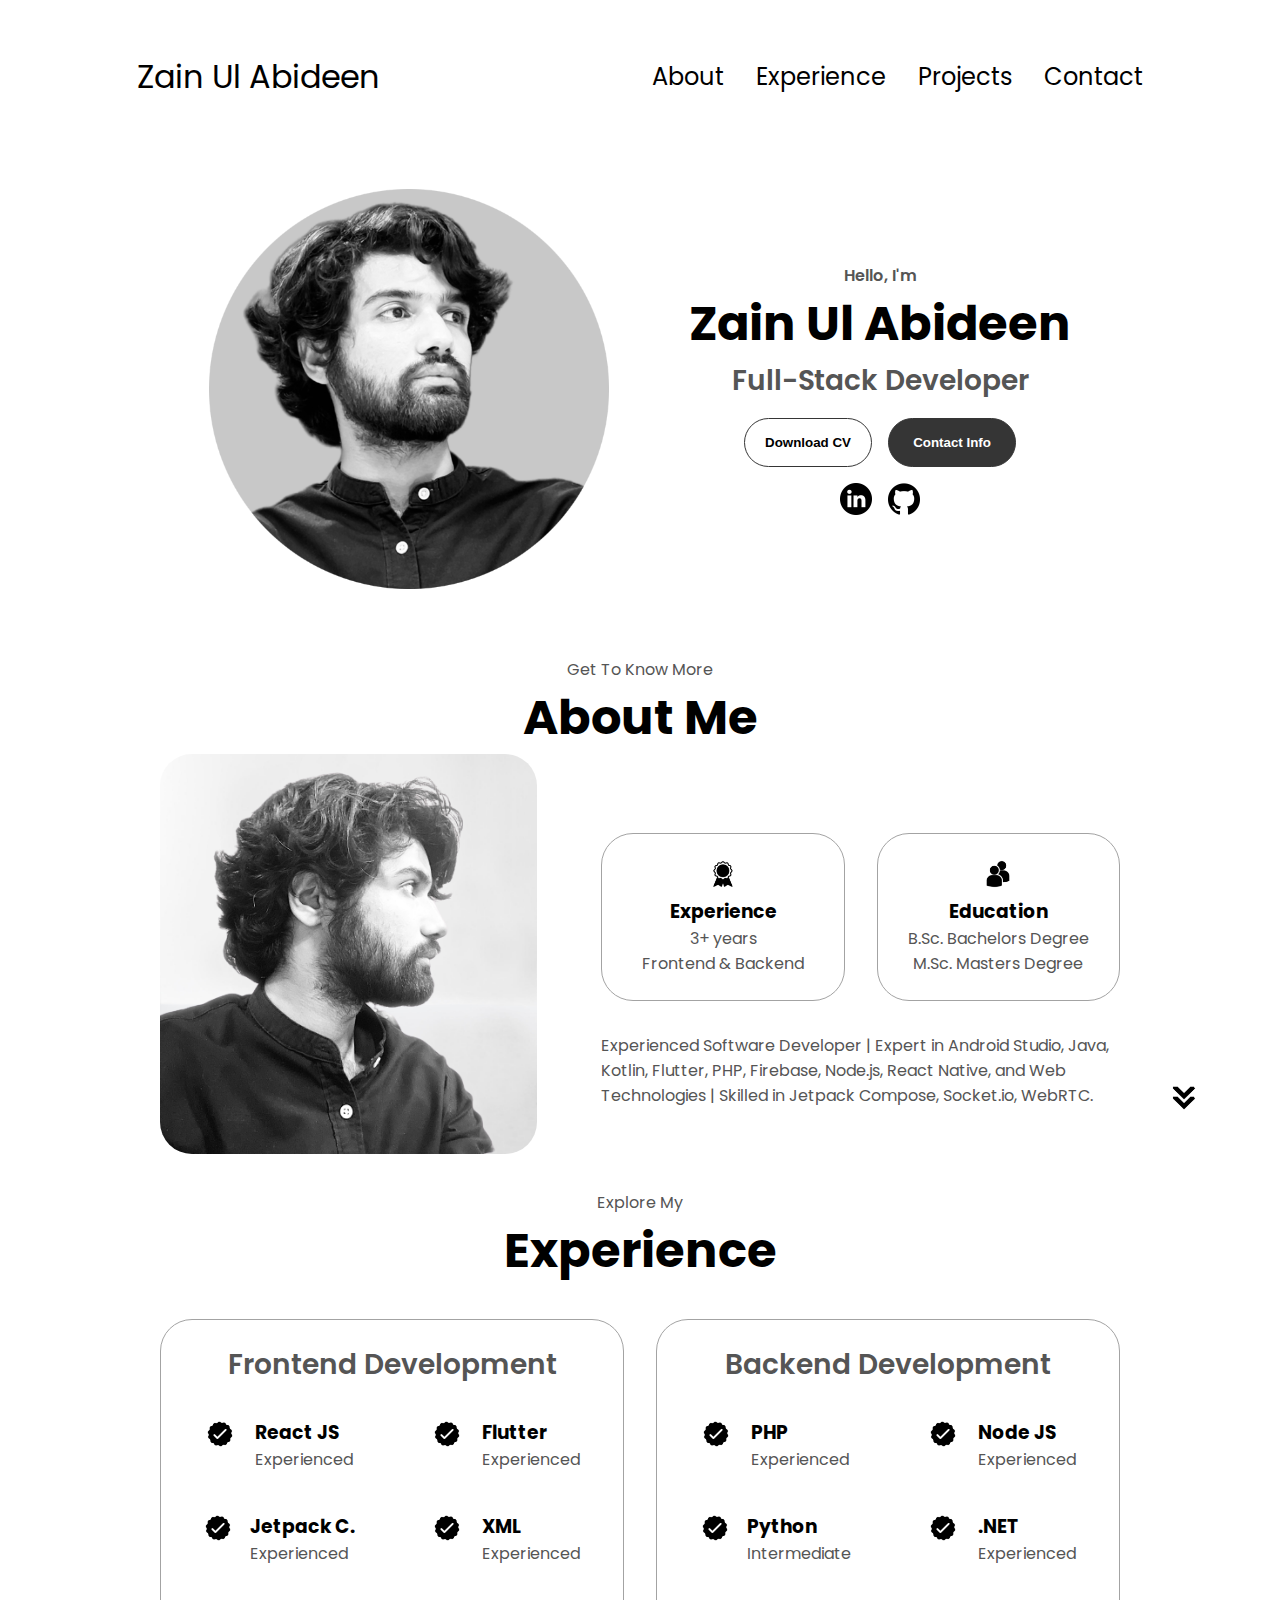
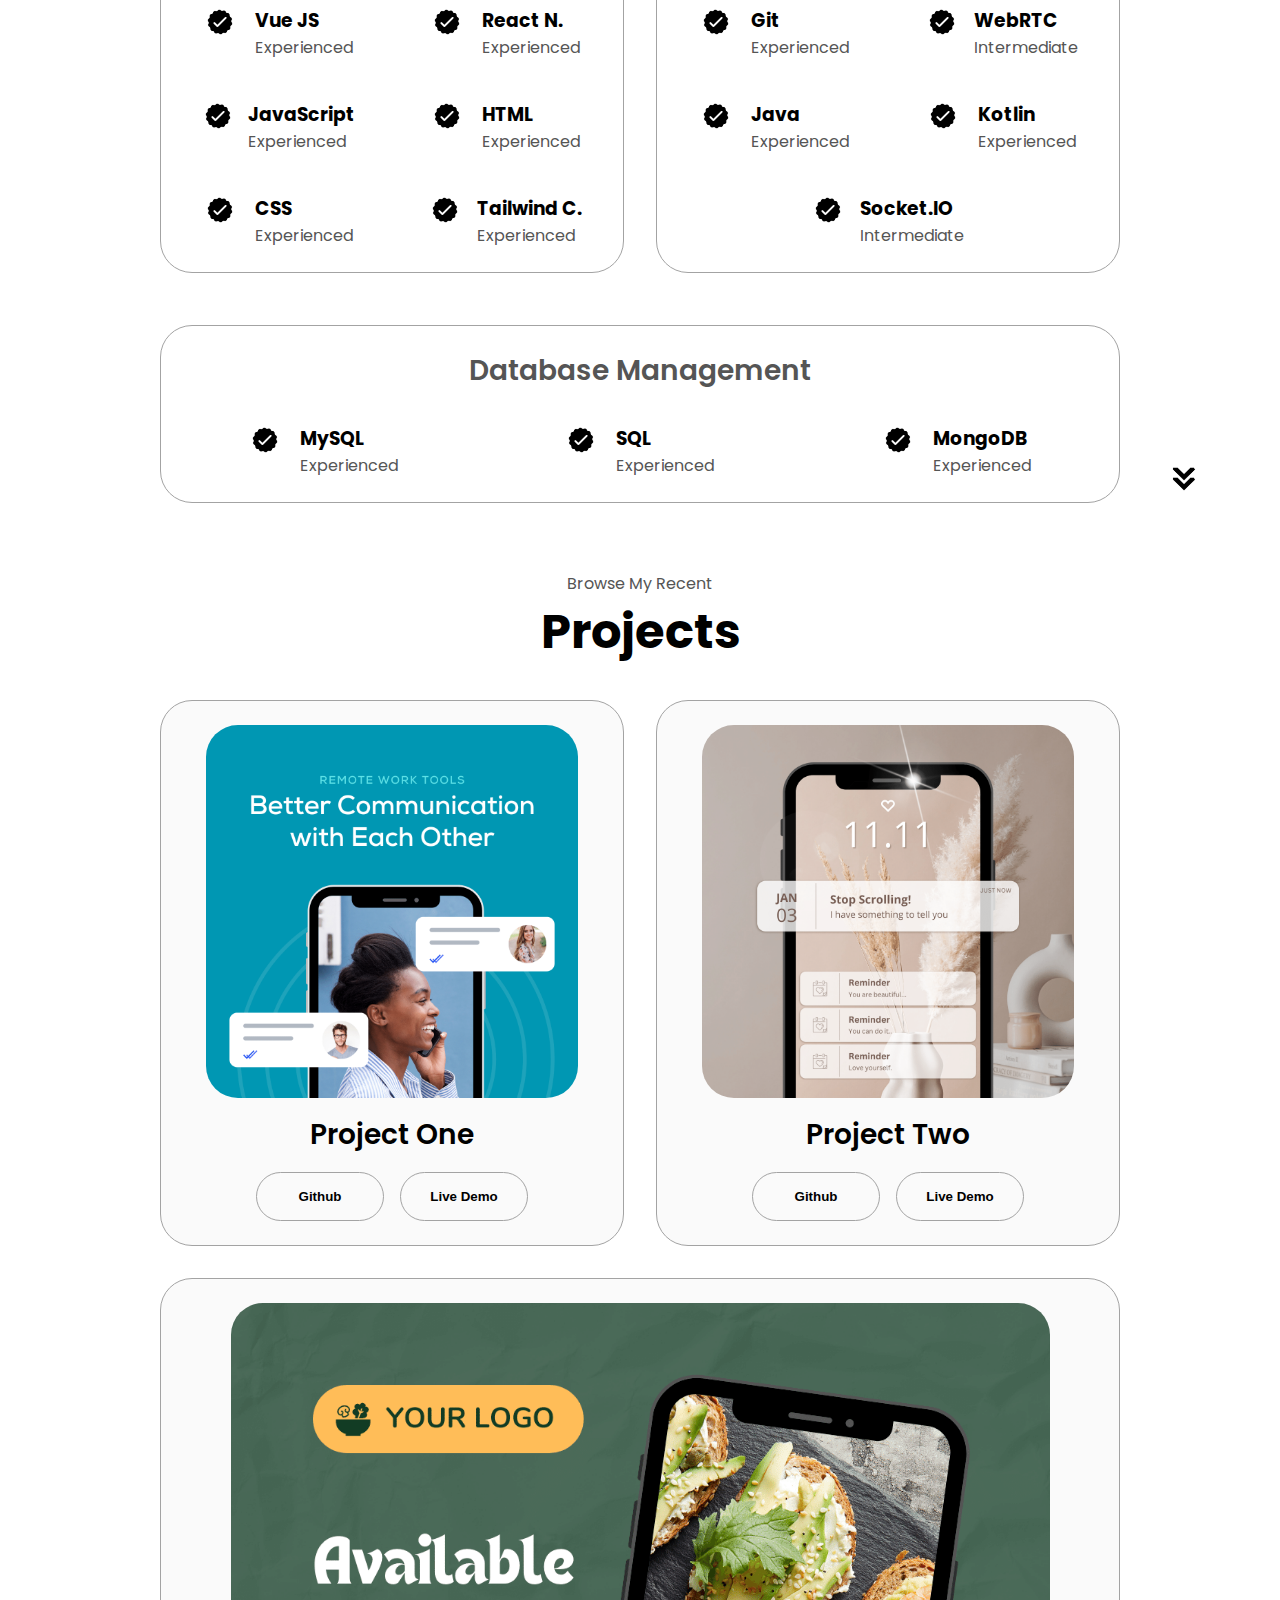
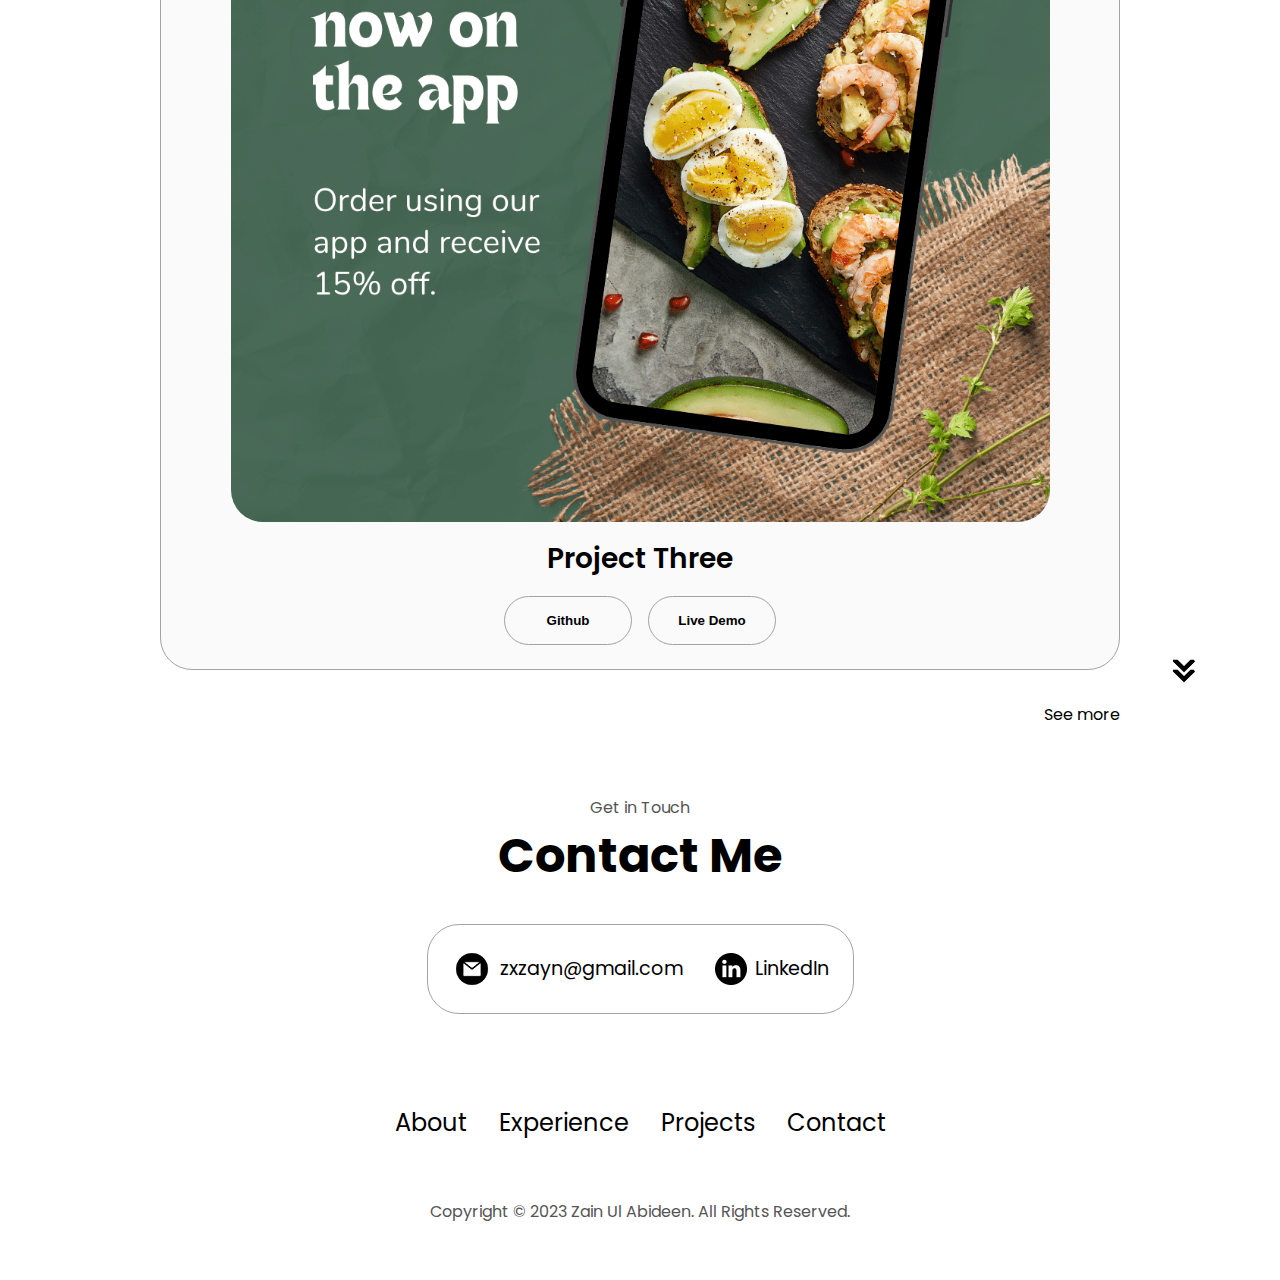
==== index.html @ e676ee7a "first commit" ====
<!DOCTYPE html>
<html lang="en">
  <head>
    <meta charset="UTF-8" />
    <meta http-equiv="X-UA-Compatible" content="IE=edge" />
    <meta name="viewport" content="width=device-width, initial-scale=1.0" />
    <title>Zain's Portfolio</title>
    <link rel="stylesheet" href="style.css" />
    <link rel="stylesheet" href="mediaqueries.css" />
  </head>
  <body>
    <nav id="desktop-nav">
      <div class="logo">Zain Ul Abideen</div>
      <div>
        <ul class="nav-links">
          <li><a href="#about">About</a></li>
          <li><a href="#experience">Experience</a></li>
          <li><a href="#projects">Projects</a></li>
          <li><a href="#contact">Contact</a></li>
        </ul>
      </div>
    </nav>
    <nav id="hamburger-nav">
      <div class="logo">Zain Ul Abideen</div>
      <div class="hamburger-menu">
        <div class="hamburger-icon" onclick="toggleMenu()">
          <span></span>
          <span></span>
          <span></span>
        </div>
        <div class="menu-links">
          <li><a href="#about" onclick="toggleMenu()">About</a></li>
          <li><a href="#experience" onclick="toggleMenu()">Experience</a></li>
          <li><a href="#projects" onclick="toggleMenu()">Projects</a></li>
          <li><a href="#contact" onclick="toggleMenu()">Contact</a></li>
        </div>
      </div>
    </nav>
    <section class="section" id="profile">
      <div class="section__pic-container">
        <img src="./assets/profile-pic.png" alt="Zain Ul Abideen profile picture" />
      </div>
      <div class="section__text">
        <p class="section__text__p1">Hello, I'm</p>
        <h1 class="title">Zain Ul Abideen</h1>
        <p class="section__text__p2">Full-Stack Developer</p>
        <div class="btn-container">
          <button
            class="btn btn-color-2"
            onclick="window.open('./assets/resume-example.pdf')"
          >
            Download CV
          </button>
          <button class="btn btn-color-1" onclick="location.href='./#contact'">
            Contact Info
          </button>
        </div>
        <div id="socials-container">
          <img
            src="./assets/linkedin.png"
            alt="My LinkedIn profile"
            class="icon"
            onclick="location.href='https://www.linkedin.com/in/zaynal/'"
          />
          <img
            src="./assets/github.png"
            alt="My Github profile"
            class="icon"
            onclick="location.href='https://github.com/zenara1n'"
          />
        </div>
      </div>
    </section>
    <section class="section" id="about">
      <p class="section__text__p1">Get To Know More</p>
      <h1 class="title">About Me</h1>
      <div class="section-container">
        <div class="section__pic-container">
          <img
            src="./assets/about-pic.png"
            alt="Profile picture"
            class="about-pic"
          />
        </div>
        <div class="about-details-container">
          <div class="about-containers">
            <div class="details-container">
              <img
                src="./assets/experience.png"
                alt="Experience icon"
                class="icon"
              />
              <h3>Experience</h3>
              <p>3+ years <br />Frontend & Backend</p>
            </div>
            <div class="details-container">
              <img
                src="./assets/education.png"
                alt="Education icon"
                class="icon"
              />
              <h3>Education</h3>
              <p>B.Sc. Bachelors Degree<br />M.Sc. Masters Degree</p>
            </div>
          </div>
          <div class="text-container">
            <p>
              Experienced Software Developer | Expert in Android Studio, Java, Kotlin, Flutter, PHP, Firebase, Node.js, React Native, and Web Technologies | Skilled in Jetpack Compose, Socket.io, WebRTC.
            </p>
          </div>
        </div>
      </div>
      <img
        src="./assets/arrow.png"
        alt="Arrow icon"
        class="icon arrow"
        onclick="location.href='./#experience'"
      />
    </section>
    <section class="section" id="experience">
      <p class="section__text__p1">Explore My</p>
      <h1 class="title">Experience</h1>
      <div class="experience-details-container">
        <div class="about-containers">
          <div class="details-container">
            <h2 class="experience-sub-title">Frontend Development</h2>
            <div class="article-container">
              <article>
                <img
                  src="./assets/checkmark.png"
                  alt="Experience icon"
                  class="icon"
                />
                <div>
                  <h3>React JS</h3>
                  <p>Experienced</p>
                </div>
              </article>
              <article>
                <img
                  src="./assets/checkmark.png"
                  alt="Experience icon"
                  class="icon"
                />
                <div>
                  <h3>Flutter</h3>
                  <p>Experienced</p>
                </div>
              </article>
              <article>
                <img
                  src="./assets/checkmark.png"
                  alt="Experience icon"
                  class="icon"
                />
                <div>
                  <h3>Jetpack C.</h3>
                  <p>Experienced</p>
                </div>
              </article>
              <article>
                <img
                  src="./assets/checkmark.png"
                  alt="Experience icon"
                  class="icon"
                />
                <div>
                  <h3>XML</h3>
                  <p>Experienced</p>
                </div>
              </article>
              <article>
                <img
                  src="./assets/checkmark.png"
                  alt="Experience icon"
                  class="icon"
                />
                <div>
                  <h3>Vue JS</h3>
                  <p>Experienced</p>
                </div>
              </article>
              <article>
                <img
                  src="./assets/checkmark.png"
                  alt="Experience icon"
                  class="icon"
                />
                <div>
                  <h3>React N.</h3>
                  <p>Experienced</p>
                </div>
              </article>
              <article>
                <img
                  src="./assets/checkmark.png"
                  alt="Experience icon"
                  class="icon"
                />
                <div>
                  <h3>JavaScript</h3>
                  <p>Experienced</p>
                </div>
              </article>
              <article>
                <img
                  src="./assets/checkmark.png"
                  alt="Experience icon"
                  class="icon"
                />
                <div>
                  <h3>HTML</h3>
                  <p>Experienced</p>
                </div>
              </article>
              <article>
                <img
                  src="./assets/checkmark.png"
                  alt="Experience icon"
                  class="icon"
                />
                <div>
                  <h3>CSS</h3>
                  <p>Experienced</p>
                </div>
              </article>
              <article>
                <img
                  src="./assets/checkmark.png"
                  alt="Experience icon"
                  class="icon"
                />
                <div>
                  <h3>Tailwind C.</h3>
                  <p>Experienced</p>
                </div>
              </article>
            </div>
          </div>
          <div class="details-container">
            <h2 class="experience-sub-title">Backend Development</h2>
            <div class="article-container">
              <article>
                <img
                  src="./assets/checkmark.png"
                  alt="Experience icon"
                  class="icon"
                />
                <div>
                  <h3>PHP</h3>
                  <p>Experienced</p>
                </div>
              </article>
              <article>
                <img
                  src="./assets/checkmark.png"
                  alt="Experience icon"
                  class="icon"
                />
                <div>
                  <h3>Node JS</h3>
                  <p>Experienced</p>
                </div>
              </article>
              <article>
                <img
                  src="./assets/checkmark.png"
                  alt="Experience icon"
                  class="icon"
                />
                <div>
                  <h3>Python</h3>
                  <p>Intermediate</p>
                </div>
              </article>
              <article>
                <img
                  src="./assets/checkmark.png"
                  alt="Experience icon"
                  class="icon"
                />
                <div>
                  <h3>.NET</h3>
                  <p>Experienced</p>
                </div>
              </article>
              <article>
                <img
                  src="./assets/checkmark.png"
                  alt="Experience icon"
                  class="icon"
                />
                <div>
                  <h3>Git</h3>
                  <p>Experienced</p>
                </div>
              </article>
              <article>
                <img
                  src="./assets/checkmark.png"
                  alt="Experience icon"
                  class="icon"
                />
                <div>
                  <h3>WebRTC</h3>
                  <p>Intermediate</p>
                </div>
              </article>
              <article>
                <img
                  src="./assets/checkmark.png"
                  alt="Experience icon"
                  class="icon"
                />
                <div>
                  <h3>Java</h3>
                  <p>Experienced</p>
                </div>
              </article>
              <article>
                <img
                  src="./assets/checkmark.png"
                  alt="Experience icon"
                  class="icon"
                />
                <div>
                  <h3>Kotlin</h3>
                  <p>Experienced</p>
                </div>
              </article>
              <article>
                <img
                  src="./assets/checkmark.png"
                  alt="Experience icon"
                  class="icon"
                />
                <div>
                  <h3>Socket.IO</h3>
                  <p>Intermediate</p>
                </div>
              </article>
            </div>
          </div>
        </div>
      </div>
      <!-- <img
        src="./assets/arrow.png"
        alt="Arrow icon"
        class="icon arrow"
        onclick="location.href='./#projects'"
      /> -->
    </section>
    <section class="section" id="experience-2">
      <div class="experience-details-container-2">
        <div class="about-containers">
          <div class="details-container">
            <h2 class="experience-sub-title">Database Management</h2>
            <div class="article-container">
              <article>
                <img
                  src="./assets/checkmark.png"
                  alt="Experience icon"
                  class="icon"
                />
                <div>
                  <h3>MySQL</h3>
                  <p>Experienced</p>
                </div>
              </article>
              <article>
                <img
                  src="./assets/checkmark.png"
                  alt="Experience icon"
                  class="icon"
                />
                <div>
                  <h3>SQL</h3>
                  <p>Experienced</p>
                </div>
              </article>
              <article>
                <img
                  src="./assets/checkmark.png"
                  alt="Experience icon"
                  class="icon"
                />
                <div>
                  <h3>MongoDB</h3>
                  <p>Experienced</p>
                </div>
              </article>
            </div>
          </div>
        </div>
      </div>
      <img
        src="./assets/arrow.png"
        alt="Arrow icon"
        class="icon arrow"
        onclick="location.href='./#projects'"
      />
    </section>
    <section class="section" id="projects">
      <p class="section__text__p1">Browse My Recent</p>
      <h1 class="title">Projects</h1>
      <div class="experience-details-container">
        <div class="about-containers">
          <div class="details-container color-container">
            <div class="article-container">
              <img
                src="./assets/project-1.png"
                alt="Project 1"
                class="project-img"
              />
            </div>
            <h2 class="experience-sub-title project-title">Project One</h2>
            <div class="btn-container">
              <button
                class="btn btn-color-2 project-btn"
                onclick="location.href='https://github.com/'"
              >
                Github
              </button>
              <button
                class="btn btn-color-2 project-btn"
                onclick="location.href='https://github.com/'"
              >
                Live Demo
              </button>
            </div>
          </div>
          <div class="details-container color-container">
            <div class="article-container">
              <img
                src="./assets/project-2.png"
                alt="Project 2"
                class="project-img"
              />
            </div>
            <h2 class="experience-sub-title project-title">Project Two</h2>
            <div class="btn-container">
              <button
                class="btn btn-color-2 project-btn"
                onclick="location.href='https://github.com/'"
              >
                Github
              </button>
              <button
                class="btn btn-color-2 project-btn"
                onclick="location.href='https://github.com/'"
              >
                Live Demo
              </button>
            </div>
          </div>
          <div class="details-container color-container">
            <div class="article-container">
              <img
                src="./assets/project-3.png"
                alt="Project 3"
                class="project-img"
              />
            </div>
            <h2 class="experience-sub-title project-title">Project Three</h2>
            <div class="btn-container">
              <button
                class="btn btn-color-2 project-btn"
                onclick="location.href='https://github.com/'"
              >
                Github
              </button>
              <button
                class="btn btn-color-2 project-btn"
                onclick="location.href='https://github.com/'"
              >
                Live Demo
              </button>
            </div>
          </div>
        </div>
        <a href="projects.html" class="see-more-link">See more</a>

      </div>
      <img
        src="./assets/arrow.png"
        alt="Arrow icon"
        class="icon arrow"
        onclick="location.href='./#contact'"
      />
    </section>
    <section class="section" id="contact">
      <p class="section__text__p1">Get in Touch</p>
      <h1 class="title">Contact Me</h1>
      <div class="contact-info-upper-container">
        <div class="contact-info-container">
          <img
            src="./assets/email.png"
            alt="Email icon"
            class="icon contact-icon email-icon"
          />
          <p><a href="mailto:examplemail@gmail.com">zxzayn@gmail.com</a></p>
        </div>
        <div class="contact-info-container">
          <img
            src="./assets/linkedin.png"
            alt="LinkedIn icon"
            class="icon contact-icon"
          />
          <p><a href="https://www.linkedin.com/in/zaynal/">LinkedIn</a></p>
        </div>
      </div>
    </section>
    <footer>
      <nav>
        <div class="nav-links-container">
          <ul class="nav-links">
            <li><a href="#about">About</a></li>
            <li><a href="#experience">Experience</a></li>
            <li><a href="#projects">Projects</a></li>
            <li><a href="#contact">Contact</a></li>
          </ul>
        </div>
      </nav>
      <p>Copyright &#169; 2023 Zain Ul Abideen. All Rights Reserved.</p>
    </footer>
    <script src="script.js"></script>
  </body>
</html>
---- style.css ----
/* GENERAL */

@import url("https://fonts.googleapis.com/css2?family=Poppins:wght@300;400;500;600&display=swap");

* {
  margin: 0;
  padding: 0;
}

body {
  font-family: "Poppins", sans-serif;
}

html {
  scroll-behavior: smooth;
}

p {
  color: rgb(85, 85, 85);
}

/* TRANSITION */

a,
.btn {
  transition: all 300ms ease;
}

/* DESKTOP NAV */

nav,
.nav-links {
  display: flex;
}

nav {
  justify-content: space-around;
  align-items: center;
  height: 17vh;
}

.nav-links {
  gap: 2rem;
  list-style: none;
  font-size: 1.5rem;
}

a {
  color: black;
  text-decoration: none;
  text-decoration-color: white;
}

a:hover {
  color: grey;
  text-decoration: underline;
  text-underline-offset: 1rem;
  text-decoration-color: rgb(181, 181, 181);
}

.logo {
  font-size: 2rem;
}

.logo:hover {
  cursor: default;
}

/* HAMBURGER MENU */

#hamburger-nav {
  display: none;
}

.hamburger-menu {
  position: relative;
  display: inline-block;
}

.hamburger-icon {
  display: flex;
  flex-direction: column;
  justify-content: space-between;
  height: 24px;
  width: 30px;
  cursor: pointer;
}

.hamburger-icon span {
  width: 100%;
  height: 2px;
  background-color: black;
  transition: all 0.3 ease-in-out;
}

.menu-links {
  position: absolute;
  top: 100%;
  right: 0;
  background-color: white;
  width: fit-content;
  max-height: 0;
  overflow: hidden;
  transition: all 0.3 ease-in-out;
}

.menu-links a {
  display: block;
  padding: 10px;
  text-align: center;
  font-size: 1.5rem;
  color: black;
  text-decoration: none;
  transition: all 0.3 ease-in-out;
}

.menu-links li {
  list-style: none;
}

.menu-links.open {
  max-height: 300px;
}

.hamburger-icon.open span:first-child {
  transform: rotate(45deg) translate(10px, 5px);
}

.hamburger-icon.open span:nth-child(2) {
  opacity: 0;
}

.hamburger-icon.open span:last-child {
  transform: rotate(-45deg) translate(10px, -5px);
}

.hamburger-icon span:first-child {
  transform: none;
}

.hamburger-icon span:first-child {
  opacity: 1;
}

.hamburger-icon span:first-child {
  transform: none;
}

/* SECTIONS */

.section {
  padding-top: 4vh;
  /* height: 96vh; */
  margin: 0 10rem;
  box-sizing: border-box;
  min-height: fit-content;
}

.section-project {
  /* padding-top: 4vh; */
  /* height: 96vh; */
  margin-top: -2rem !important;
  margin: 0 10rem;
  box-sizing: border-box;
  min-height: fit-content;
}

.section-container {
  display: flex;
}

/* PROFILE SECTION */

#profile {
  display: flex;
  justify-content: center;
  gap: 5rem;
  /* height: 80vh; */
  margin-bottom: 2rem;
}

.section__pic-container {
  display: flex;
  height: 400px;
  width: 400px;
  margin: auto 0;
}

.section__text {
  align-self: center;
  text-align: center;
}

.section__text p {
  font-weight: 600;
}

.section__text__p1 {
  text-align: center;
}

.section__text__p2 {
  font-size: 1.75rem;
  margin-bottom: 1rem;
}

.title {
  font-size: 3rem;
  text-align: center;
}

#socials-container {
  display: flex;
  justify-content: center;
  margin-top: 1rem;
  gap: 1rem;
}

/* ICONS */

.icon {
  cursor: pointer;
  height: 2rem;
}

/* BUTTONS */

.btn-container {
  display: flex;
  justify-content: center;
  gap: 1rem;
}

.btn {
  font-weight: 600;
  transition: all 300ms ease;
  padding: 1rem;
  width: 8rem;
  border-radius: 2rem;
}

.btn-color-1,
.btn-color-2 {
  border: rgb(53, 53, 53) 0.1rem solid;
}

.btn-color-1:hover,
.btn-color-2:hover {
  cursor: pointer;
}

.btn-color-1,
.btn-color-2:hover {
  background: rgb(53, 53, 53);
  color: white;
}

.btn-color-1:hover {
  background: rgb(0, 0, 0);
}

.btn-color-2 {
  background: none;
}

.btn-color-2:hover {
  border: rgb(255, 255, 255) 0.1rem solid;
}

.btn-container {
  gap: 1rem;
}

/* ABOUT SECTION */

#about {
  position: relative;
}

.about-containers {
  gap: 2rem;
  margin-bottom: 2rem;
  margin-top: 2rem;
}

.about-details-container {
  justify-content: center;
  flex-direction: column;
}

.about-containers,
.about-details-container {
  display: flex;
}

.about-pic {
  border-radius: 2rem;
}

.arrow {
  position: absolute;
  right: -5rem;
  bottom: 2.5rem;
}

.details-container {
  padding: 1.5rem;
  flex: 1;
  background: white;
  border-radius: 2rem;
  border: rgb(53, 53, 53) 0.1rem solid;
  border-color: rgb(163, 163, 163);
  text-align: center;
}

.section-container {
  gap: 4rem;
  height: 80%;
}

.section__pic-container {
  height: 400px;
  width: 400px;
  margin: auto 0;
}

/* EXPERIENCE SECTION */

#experience {
  position: relative;
}

.experience-sub-title {
  color: rgb(85, 85, 85);
  font-weight: 600;
  font-size: 1.75rem;
  margin-bottom: 2rem;
}

.experience-details-container {
  display: flex;
  justify-content: center;
  flex-direction: column;
}

#experience-2 {
  position: relative;
}

.experience-details-container-2 {
  margin-top: -3rem;
  display: flex;
  justify-content: center;
  flex-direction: column;
}

.article-container {
  display: flex;
  text-align: initial;
  flex-wrap: wrap;
  flex-direction: row;
  gap: 2.5rem;
  justify-content: space-around;
}

article {
  display: flex;
  width: 10rem;
  justify-content: space-around;
  gap: 0.5rem;
}

article .icon {
  cursor: default;
}

/* PROJECTS SECTION */

#projects {
  position: relative;
}

.color-container {
  border-color: rgb(163, 163, 163);
  background: rgb(250, 250, 250);
}

.project-img {
  border-radius: 2rem;
  width: 90%;
  height: 90%;
}

.project-title {
  margin: 1rem;
  color: black;
}

.project-btn {
  color: black;
  border-color: rgb(163, 163, 163);
}

/* CONTACT */

#contact {
  margin-top: 2rem;
  display: flex;
  justify-content: center;
  flex-direction: column;
  /* height: 70vh; */
}

.contact-info-upper-container {
  display: flex;
  justify-content: center;
  border-radius: 2rem;
  border: rgb(53, 53, 53) 0.1rem solid;
  border-color: rgb(163, 163, 163);
  background: (250, 250, 250);
  margin: 2rem auto;
  padding: 0.5rem;
}

.contact-info-container {
  display: flex;
  align-items: center;
  justify-content: center;
  gap: 0.5rem;
  margin: 1rem;
}

.contact-info-container p {
  font-size: larger;
}

.contact-icon {
  cursor: default;
}

.email-icon {
  height: 2.5rem;
}

/* FOOTER SECTION */

footer {
  height: 26vh;
  margin: 0 1rem;
}

footer p {
  text-align: center;
}

.see-more-link {
  text-align: end;
}

.back-button {
  font-size: 1.6rem !important;
  color: black !important;
  text-decoration: none !important;
  margin: 1.5rem !important;
}

.back-button:hover {
  color: grey !important;
  text-decoration: underline !important;
  text-underline-offset: 1rem !important;
  text-decoration-color: rgb(181, 181, 181) !important;
  cursor: pointer !important;
}
---- mediaqueries.css ----
@media screen and (max-width: 1400px) {
  #profile {
    /* height: 83vh; */
    margin-bottom: 2rem;
  }
  .about-containers {
    flex-wrap: wrap;
  }
  #contact,
  #projects {
    height: fit-content;
  }
}

@media screen and (max-width: 1200px) {
  #desktop-nav {
    display: none;
  }
  #hamburger-nav {
    display: flex;
  }
  #experience,
  .experience-details-container {
    margin-top: 2rem;
  }
  .experience-details-container-2 {
    margin-top: -1rem;
  }
  #profile,
  .section-container {
    display: block;
  }
  .arrow {
    display: none;
  }
  .section,
  .section-container {
    height: fit-content;
  }

  .section-project {
    margin: 0 5%;
  }

  .section-project {
    height: fit-content;
  }

  .section {
    margin: 0 5%;
  }
  
  .section__pic-container {
    width: 275px;
    height: 275px;
    margin: 0 auto 2rem;
  }
  .about-containers {
    margin-top: 0;
  }
}

@media screen and (max-width: 600px) {
  #contact,
  footer {
    height: 40vh;
  }
  #profile {
    /* height: 83vh; */
    margin-bottom: 0;
  }
  article {
    font-size: 1rem;
  }
  footer nav {
    height: fit-content;
    margin-bottom: 2rem;
  }
  .about-containers,
  .contact-info-upper-container,
  .btn-container {
    flex-wrap: wrap;
  }
  .contact-info-container {
    margin: 0;
  }
  .contact-info-container p,
  .nav-links li a {
    font-size: 1rem;
  }
  .experience-sub-title {
    font-size: 1.25rem;
  }
  .logo {
    font-size: 1.5rem;
  }
  .nav-links {
    flex-direction: column;
    gap: 0.5rem;
    text-align: center;
  }
  .section__pic-container {
    width: auto;
    height: 46vw;
    justify-content: center;
  }
  .section__text__p2 {
    font-size: 1.25rem;
  }
  .title {
    font-size: 2rem;
  }
  .text-container {
    text-align: justify;
  }
}
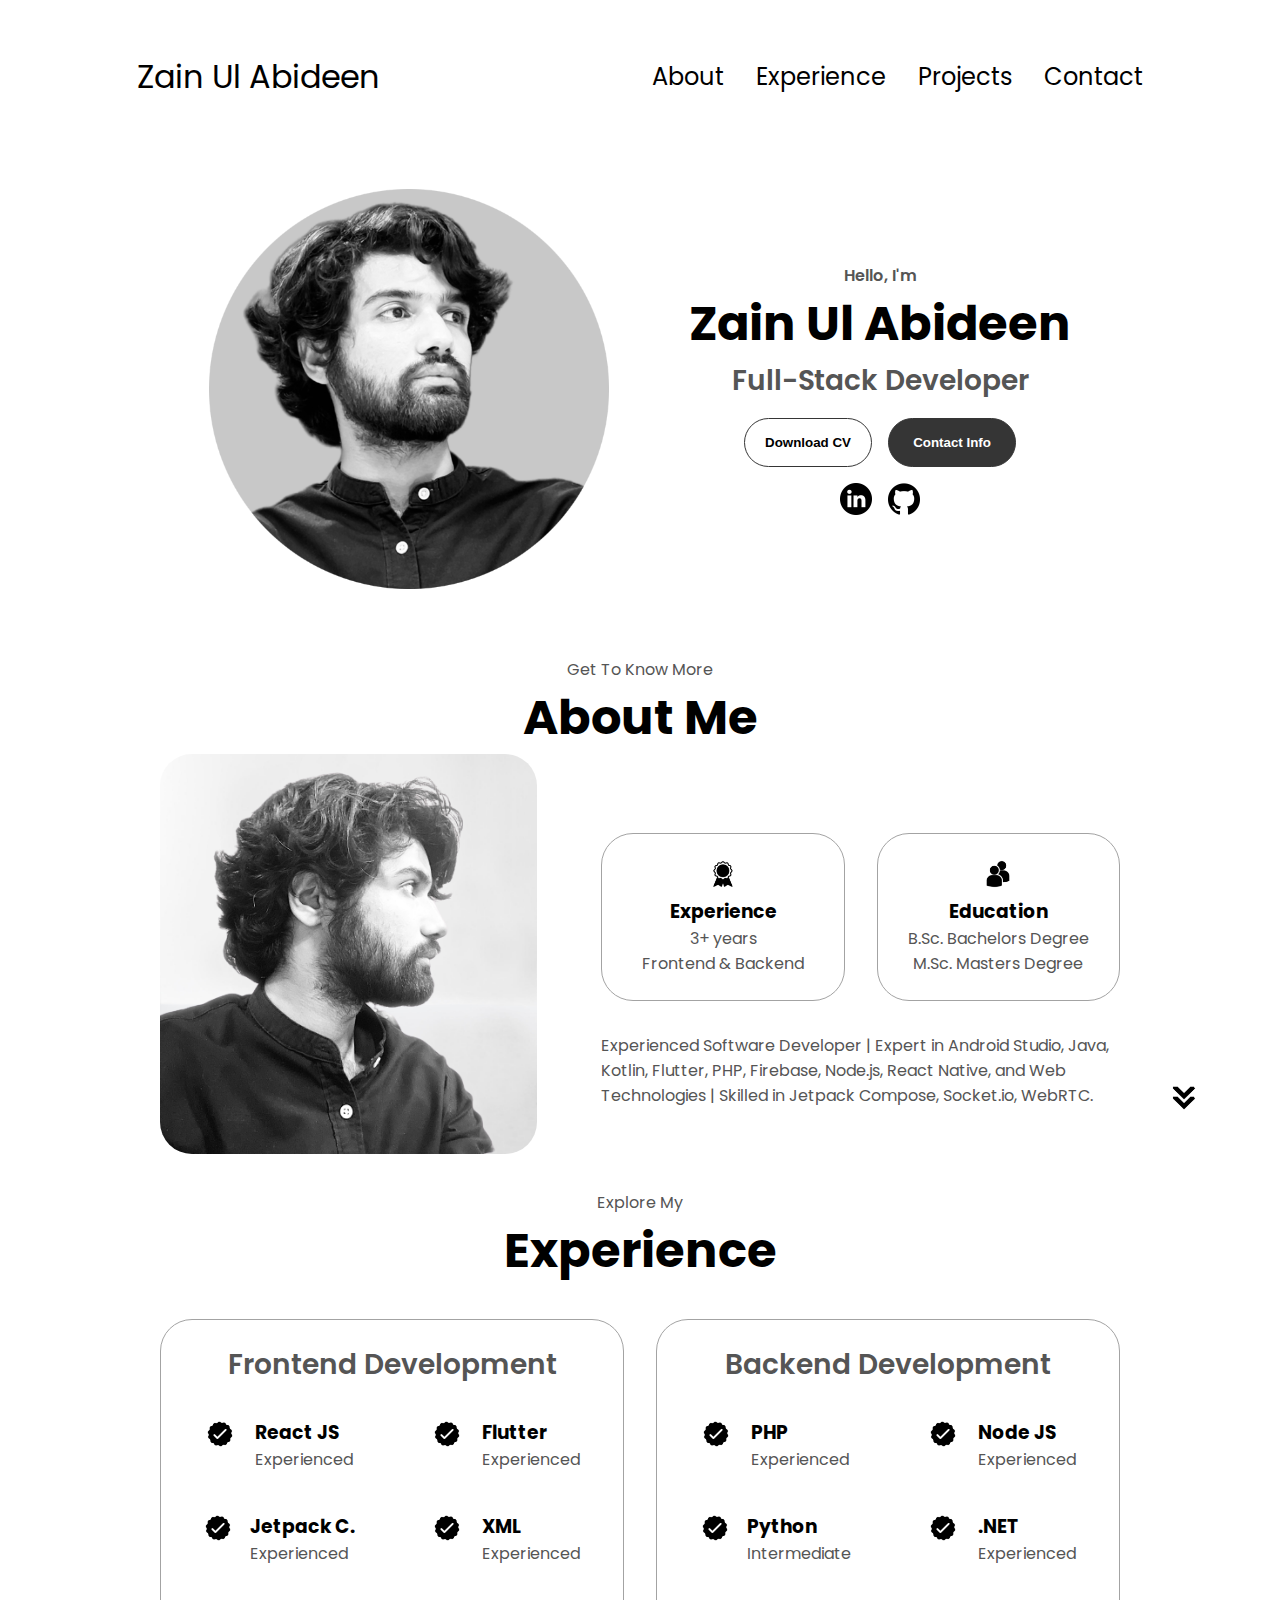
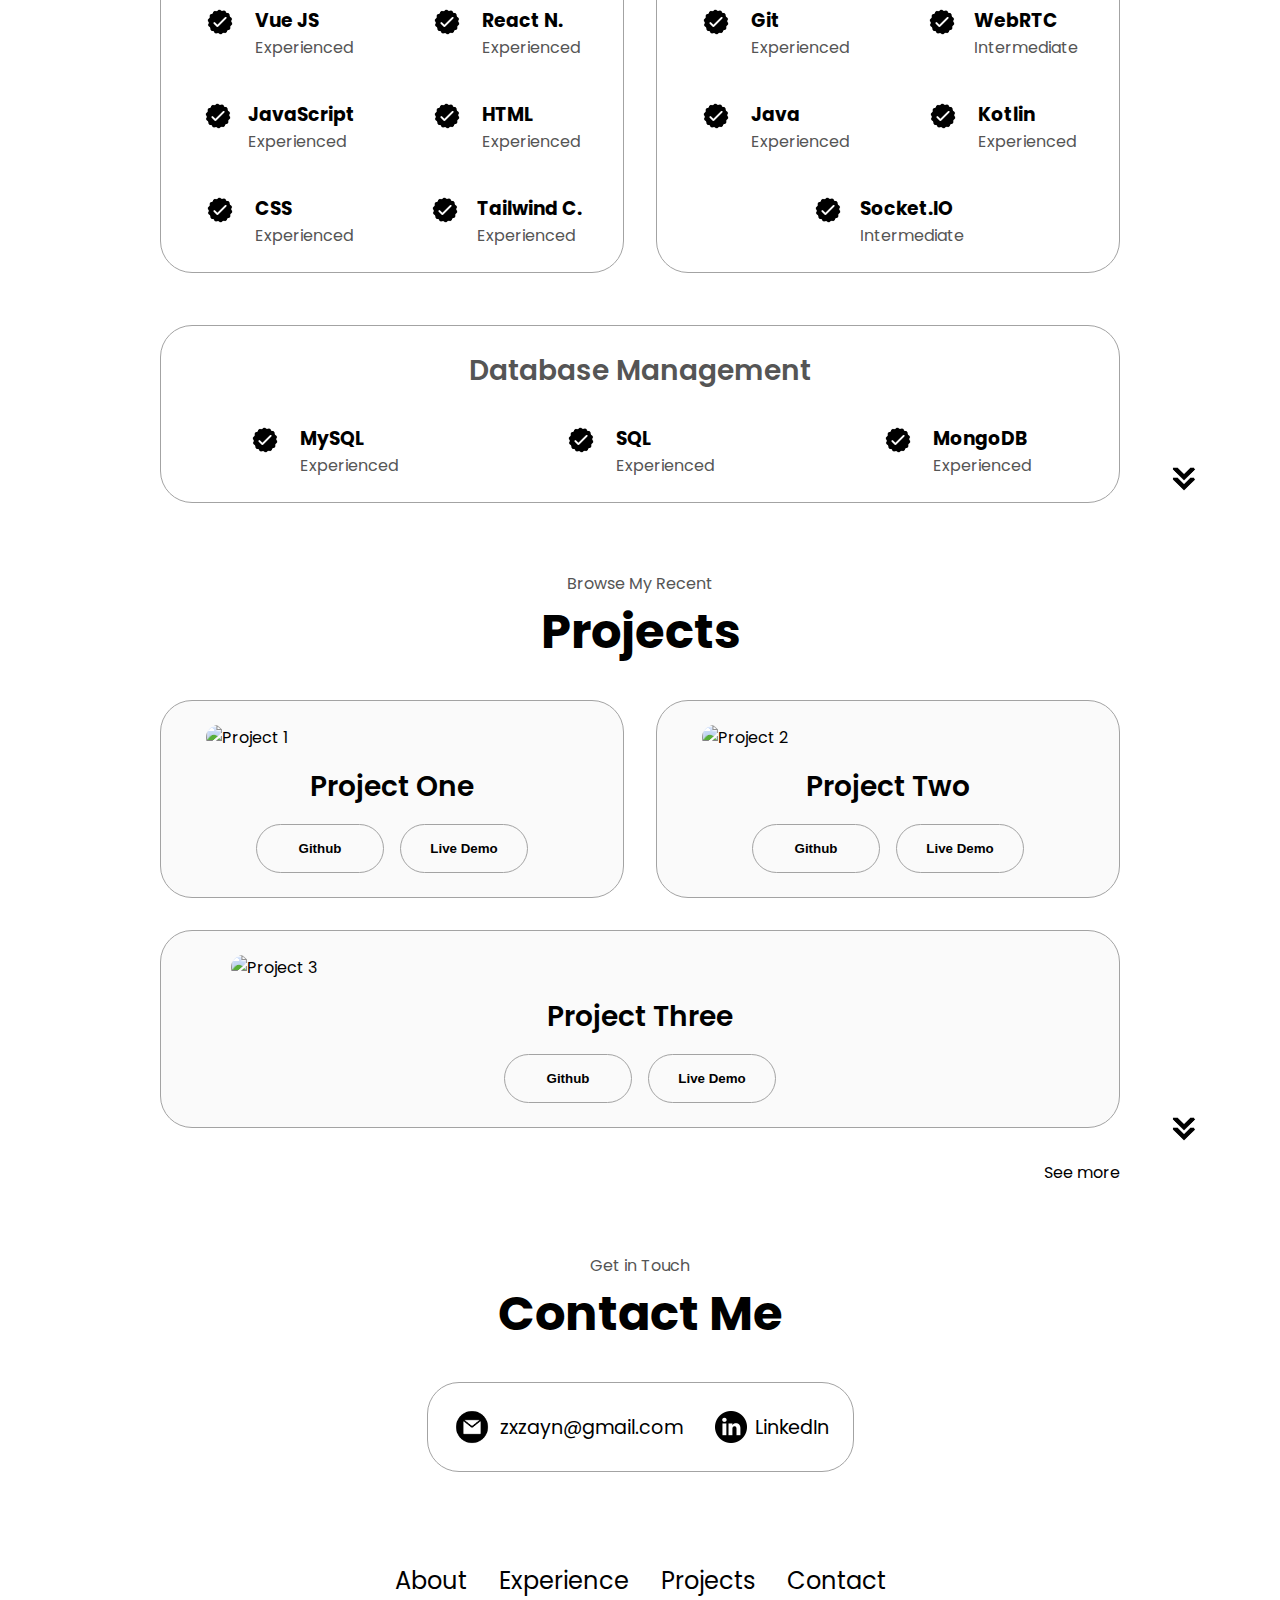
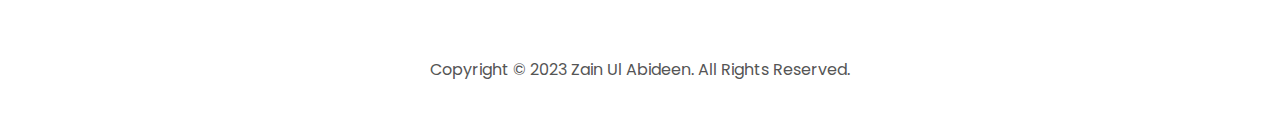
==== commit dc3e7b16: "Projects & Resume Added" ====
--- a/index.html
+++ b/index.html
@@ -47,7 +47,7 @@
         <div class="btn-container">
           <button
             class="btn btn-color-2"
-            onclick="window.open('./assets/resume-example.pdf')"
+            onclick="window.open('./assets/resume.pdf')"
           >
             Download CV
           </button>
--- a/style.css
+++ b/style.css
@@ -455,19 +455,4 @@
 
 .see-more-link {
   text-align: end;
-}
-
-.back-button {
-  font-size: 1.6rem !important;
-  color: black !important;
-  text-decoration: none !important;
-  margin: 1.5rem !important;
-}
-
-.back-button:hover {
-  color: grey !important;
-  text-decoration: underline !important;
-  text-underline-offset: 1rem !important;
-  text-decoration-color: rgb(181, 181, 181) !important;
-  cursor: pointer !important;
-}
+}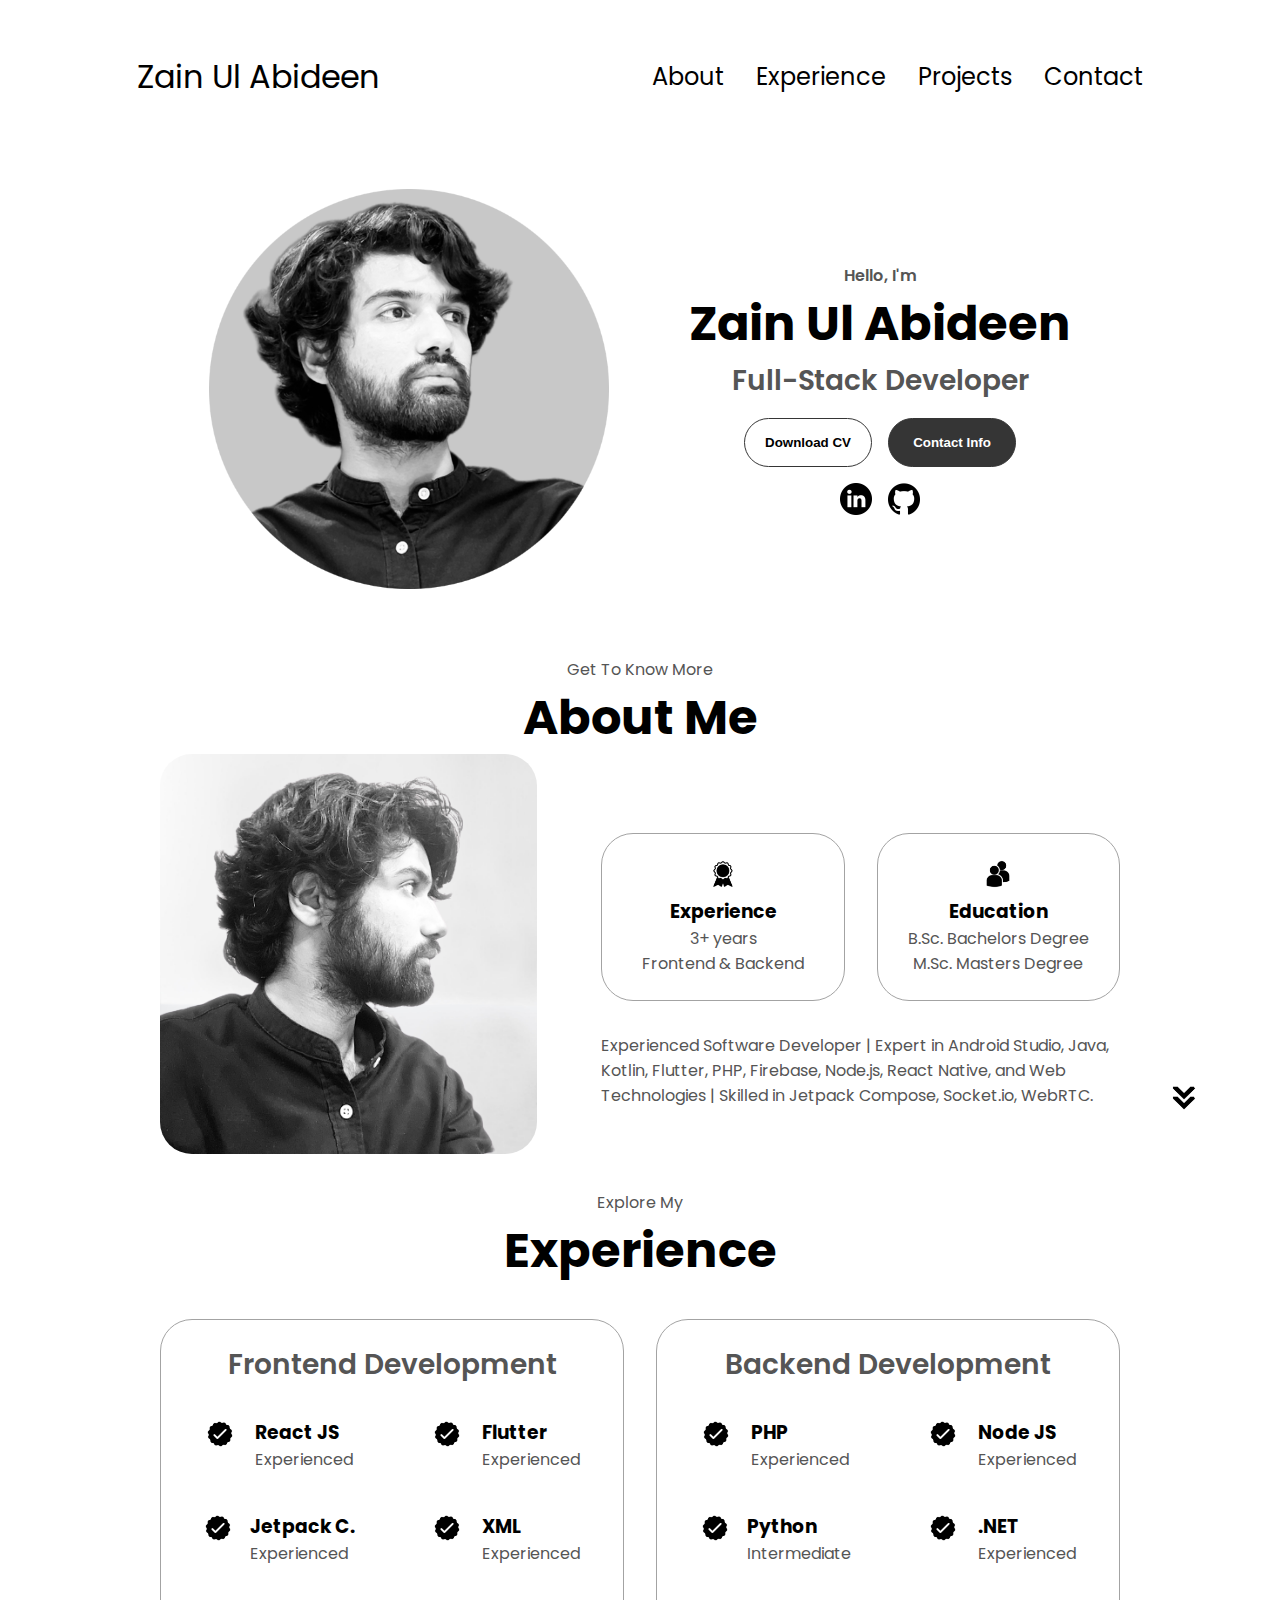
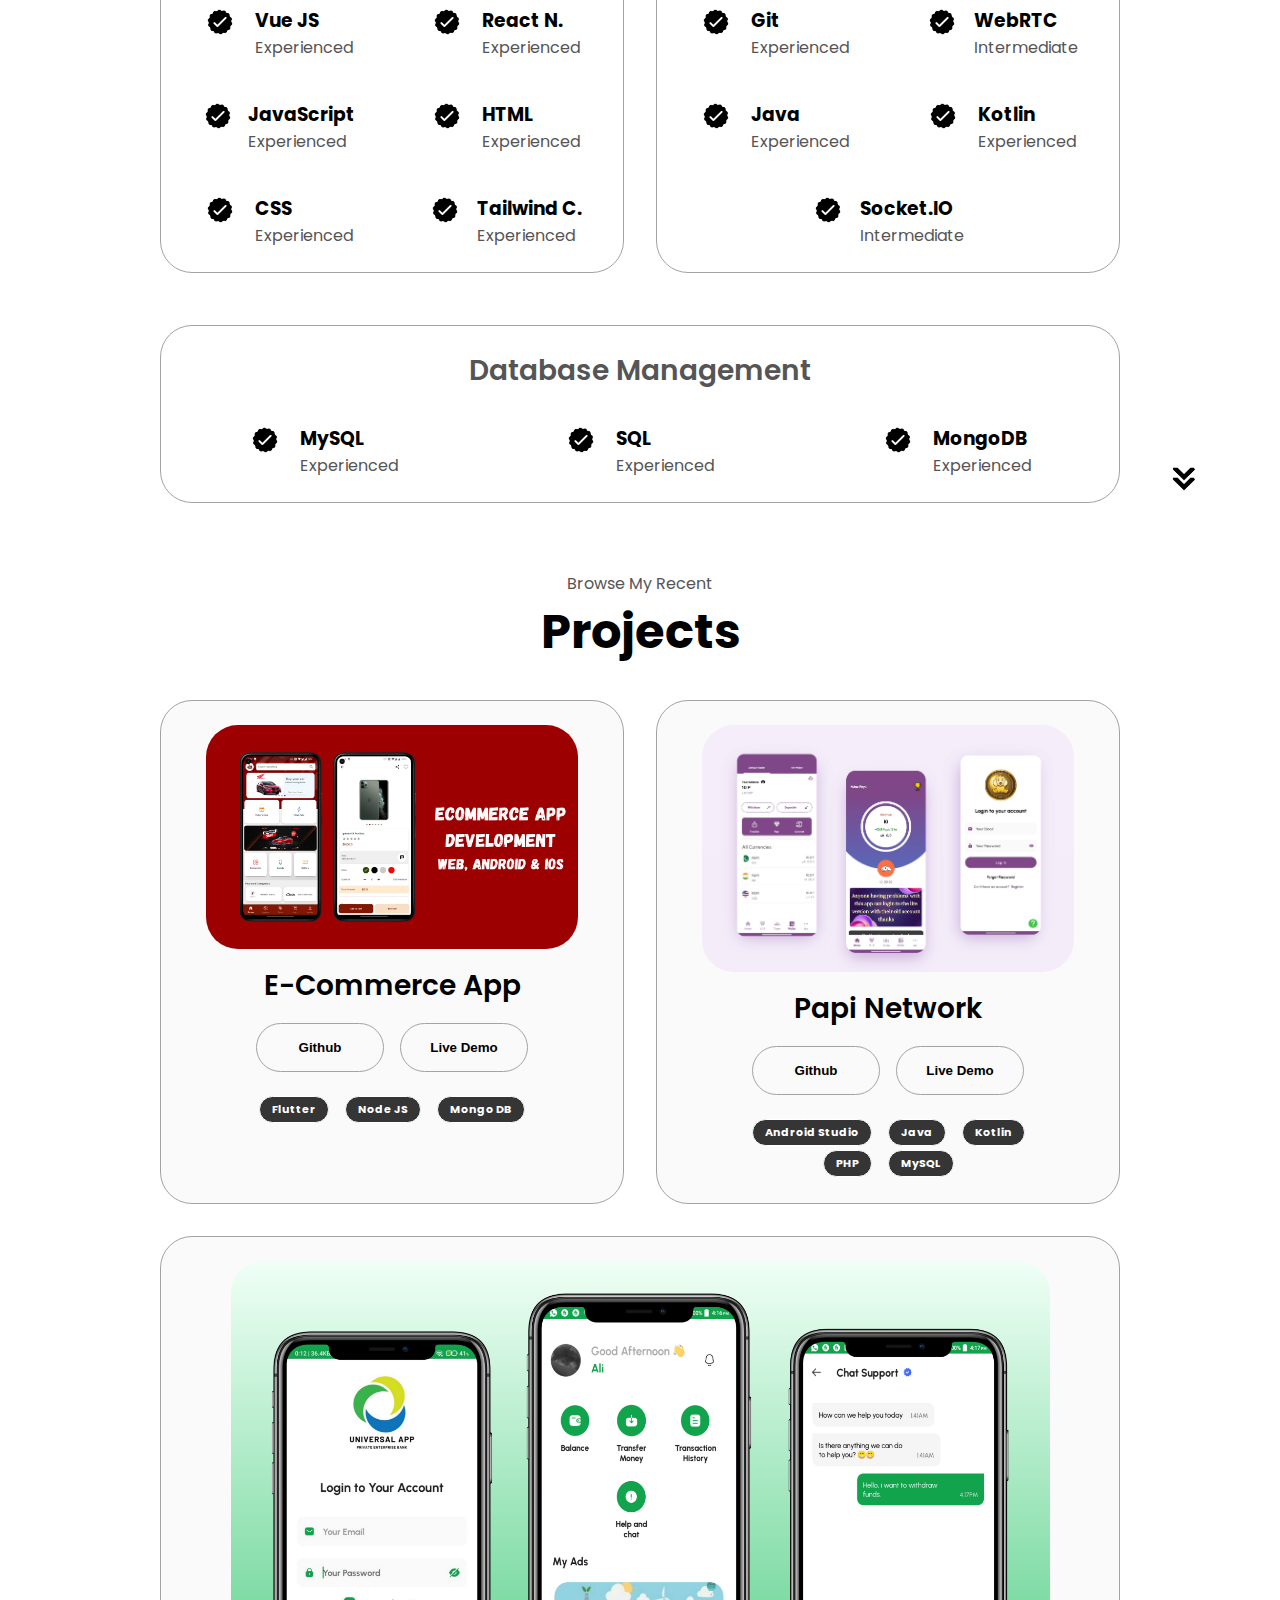
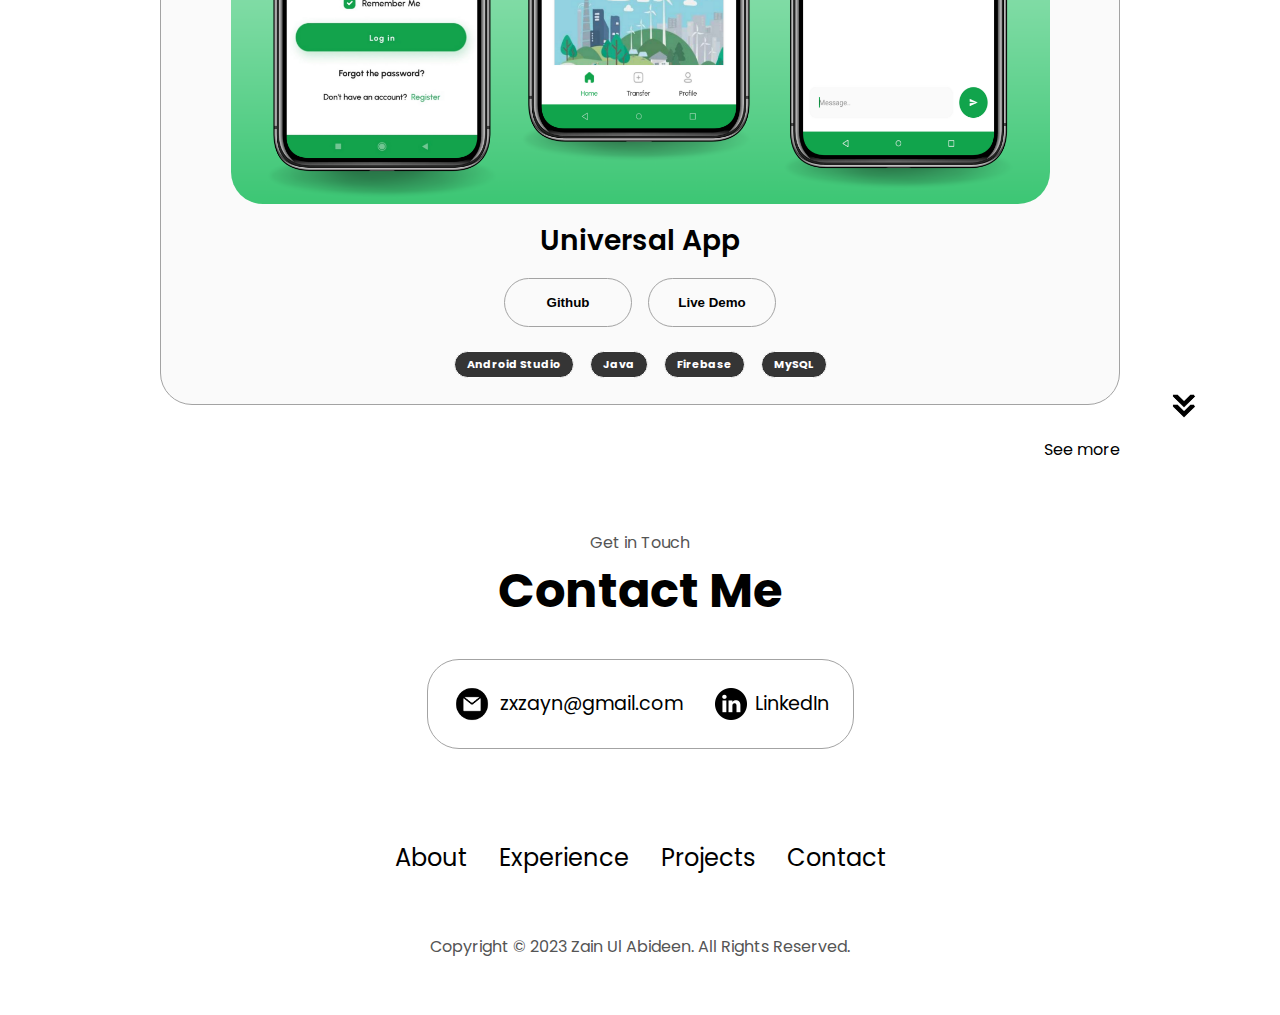
==== commit befd5a4a: "Some Adjustments" ====
--- a/index.html
+++ b/index.html
@@ -1,17 +1,421 @@
 <!DOCTYPE html>
 <html lang="en">
-  <head>
-    <meta charset="UTF-8" />
-    <meta http-equiv="X-UA-Compatible" content="IE=edge" />
-    <meta name="viewport" content="width=device-width, initial-scale=1.0" />
-    <title>Zain's Portfolio</title>
-    <link rel="stylesheet" href="style.css" />
-    <link rel="stylesheet" href="mediaqueries.css" />
-  </head>
-  <body>
-    <nav id="desktop-nav">
-      <div class="logo">Zain Ul Abideen</div>
-      <div>
+
+<head>
+  <meta charset="UTF-8" />
+  <meta http-equiv="X-UA-Compatible" content="IE=edge" />
+  <meta name="viewport" content="width=device-width, initial-scale=1.0" />
+  <title>Zain's Portfolio</title>
+  <link rel="stylesheet" href="style.css" />
+  <link rel="stylesheet" href="mediaqueries.css" />
+</head>
+
+<body>
+  <nav id="desktop-nav">
+    <div class="logo">Zain Ul Abideen</div>
+    <div>
+      <ul class="nav-links">
+        <li><a href="#about">About</a></li>
+        <li><a href="#experience">Experience</a></li>
+        <li><a href="#projects">Projects</a></li>
+        <li><a href="#contact">Contact</a></li>
+      </ul>
+    </div>
+  </nav>
+  <nav id="hamburger-nav">
+    <div class="logo">Zain Ul Abideen</div>
+    <div class="hamburger-menu">
+      <div class="hamburger-icon" onclick="toggleMenu()">
+        <span></span>
+        <span></span>
+        <span></span>
+      </div>
+      <div class="menu-links">
+        <li><a href="#about" onclick="toggleMenu()">About</a></li>
+        <li><a href="#experience" onclick="toggleMenu()">Experience</a></li>
+        <li><a href="#projects" onclick="toggleMenu()">Projects</a></li>
+        <li><a href="#contact" onclick="toggleMenu()">Contact</a></li>
+      </div>
+    </div>
+  </nav>
+  <section class="section" id="profile">
+    <div class="section__pic-container">
+      <img src="./assets/profile-pic.png" alt="Zain Ul Abideen profile picture" />
+    </div>
+    <div class="section__text">
+      <p class="section__text__p1">Hello, I'm</p>
+      <h1 class="title">Zain Ul Abideen</h1>
+      <p class="section__text__p2">Full-Stack Developer</p>
+      <div class="btn-container">
+        <button class="btn btn-color-2" onclick="window.open('./assets/resume.pdf')">
+          Download CV
+        </button>
+        <button class="btn btn-color-1" onclick="location.href='./#contact'">
+          Contact Info
+        </button>
+      </div>
+      <div id="socials-container">
+        <img src="./assets/linkedin.png" alt="My LinkedIn profile" class="icon"
+          onclick="location.href='https://www.linkedin.com/in/zaynal/'" />
+        <img src="./assets/github.png" alt="My Github profile" class="icon"
+          onclick="location.href='https://github.com/zenara1n'" />
+      </div>
+    </div>
+  </section>
+  <section class="section" id="about">
+    <p class="section__text__p1">Get To Know More</p>
+    <h1 class="title">About Me</h1>
+    <div class="section-container">
+      <div class="section__pic-container">
+        <img src="./assets/about-pic.png" alt="Profile picture" class="about-pic" />
+      </div>
+      <div class="about-details-container">
+        <div class="about-containers">
+          <div class="details-container">
+            <img src="./assets/experience.png" alt="Experience icon" class="icon" />
+            <h3>Experience</h3>
+            <p>3+ years <br />Frontend & Backend</p>
+          </div>
+          <div class="details-container">
+            <img src="./assets/education.png" alt="Education icon" class="icon" />
+            <h3>Education</h3>
+            <p>B.Sc. Bachelors Degree<br />M.Sc. Masters Degree</p>
+          </div>
+        </div>
+        <div class="text-container">
+          <p>
+            Experienced Software Developer | Expert in Android Studio, Java, Kotlin, Flutter, PHP, Firebase, Node.js,
+            React Native, and Web Technologies | Skilled in Jetpack Compose, Socket.io, WebRTC.
+          </p>
+        </div>
+      </div>
+    </div>
+    <img src="./assets/arrow.png" alt="Arrow icon" class="icon arrow" onclick="location.href='./#experience'" />
+  </section>
+  <section class="section" id="experience">
+    <p class="section__text__p1">Explore My</p>
+    <h1 class="title">Experience</h1>
+    <div class="experience-details-container">
+      <div class="about-containers">
+        <div class="details-container">
+          <h2 class="experience-sub-title">Frontend Development</h2>
+          <div class="article-container">
+            <article>
+              <img src="./assets/checkmark.png" alt="Experience icon" class="icon" />
+              <div>
+                <h3>React JS</h3>
+                <p>Experienced</p>
+              </div>
+            </article>
+            <article>
+              <img src="./assets/checkmark.png" alt="Experience icon" class="icon" />
+              <div>
+                <h3>Flutter</h3>
+                <p>Experienced</p>
+              </div>
+            </article>
+            <article>
+              <img src="./assets/checkmark.png" alt="Experience icon" class="icon" />
+              <div>
+                <h3>Jetpack C.</h3>
+                <p>Experienced</p>
+              </div>
+            </article>
+            <article>
+              <img src="./assets/checkmark.png" alt="Experience icon" class="icon" />
+              <div>
+                <h3>XML</h3>
+                <p>Experienced</p>
+              </div>
+            </article>
+            <article>
+              <img src="./assets/checkmark.png" alt="Experience icon" class="icon" />
+              <div>
+                <h3>Vue JS</h3>
+                <p>Experienced</p>
+              </div>
+            </article>
+            <article>
+              <img src="./assets/checkmark.png" alt="Experience icon" class="icon" />
+              <div>
+                <h3>React N.</h3>
+                <p>Experienced</p>
+              </div>
+            </article>
+            <article>
+              <img src="./assets/checkmark.png" alt="Experience icon" class="icon" />
+              <div>
+                <h3>JavaScript</h3>
+                <p>Experienced</p>
+              </div>
+            </article>
+            <article>
+              <img src="./assets/checkmark.png" alt="Experience icon" class="icon" />
+              <div>
+                <h3>HTML</h3>
+                <p>Experienced</p>
+              </div>
+            </article>
+            <article>
+              <img src="./assets/checkmark.png" alt="Experience icon" class="icon" />
+              <div>
+                <h3>CSS</h3>
+                <p>Experienced</p>
+              </div>
+            </article>
+            <article>
+              <img src="./assets/checkmark.png" alt="Experience icon" class="icon" />
+              <div>
+                <h3>Tailwind C.</h3>
+                <p>Experienced</p>
+              </div>
+            </article>
+          </div>
+        </div>
+        <div class="details-container">
+          <h2 class="experience-sub-title">Backend Development</h2>
+          <div class="article-container">
+            <article>
+              <img src="./assets/checkmark.png" alt="Experience icon" class="icon" />
+              <div>
+                <h3>PHP</h3>
+                <p>Experienced</p>
+              </div>
+            </article>
+            <article>
+              <img src="./assets/checkmark.png" alt="Experience icon" class="icon" />
+              <div>
+                <h3>Node JS</h3>
+                <p>Experienced</p>
+              </div>
+            </article>
+            <article>
+              <img src="./assets/checkmark.png" alt="Experience icon" class="icon" />
+              <div>
+                <h3>Python</h3>
+                <p>Intermediate</p>
+              </div>
+            </article>
+            <article>
+              <img src="./assets/checkmark.png" alt="Experience icon" class="icon" />
+              <div>
+                <h3>.NET</h3>
+                <p>Experienced</p>
+              </div>
+            </article>
+            <article>
+              <img src="./assets/checkmark.png" alt="Experience icon" class="icon" />
+              <div>
+                <h3>Git</h3>
+                <p>Experienced</p>
+              </div>
+            </article>
+            <article>
+              <img src="./assets/checkmark.png" alt="Experience icon" class="icon" />
+              <div>
+                <h3>WebRTC</h3>
+                <p>Intermediate</p>
+              </div>
+            </article>
+            <article>
+              <img src="./assets/checkmark.png" alt="Experience icon" class="icon" />
+              <div>
+                <h3>Java</h3>
+                <p>Experienced</p>
+              </div>
+            </article>
+            <article>
+              <img src="./assets/checkmark.png" alt="Experience icon" class="icon" />
+              <div>
+                <h3>Kotlin</h3>
+                <p>Experienced</p>
+              </div>
+            </article>
+            <article>
+              <img src="./assets/checkmark.png" alt="Experience icon" class="icon" />
+              <div>
+                <h3>Socket.IO</h3>
+                <p>Intermediate</p>
+              </div>
+            </article>
+          </div>
+        </div>
+      </div>
+    </div>
+    <!-- <img
+        src="./assets/arrow.png"
+        alt="Arrow icon"
+        class="icon arrow"
+        onclick="location.href='./#projects'"
+      /> -->
+  </section>
+
+  <section class="section" id="experience-2">
+    <div class="experience-details-container-2">
+      <div class="about-containers">
+        <div class="details-container">
+          <h2 class="experience-sub-title">Database Management</h2>
+          <div class="article-container">
+            <article>
+              <img src="./assets/checkmark.png" alt="Experience icon" class="icon" />
+              <div>
+                <h3>MySQL</h3>
+                <p>Experienced</p>
+              </div>
+            </article>
+            <article>
+              <img src="./assets/checkmark.png" alt="Experience icon" class="icon" />
+              <div>
+                <h3>SQL</h3>
+                <p>Experienced</p>
+              </div>
+            </article>
+            <article>
+              <img src="./assets/checkmark.png" alt="Experience icon" class="icon" />
+              <div>
+                <h3>MongoDB</h3>
+                <p>Experienced</p>
+              </div>
+            </article>
+          </div>
+        </div>
+      </div>
+    </div>
+    <img src="./assets/arrow.png" alt="Arrow icon" class="icon arrow" onclick="location.href='./#projects'" />
+  </section>
+
+  <section class="section" id="projects">
+    <p class="section__text__p1">Browse My Recent</p>
+    <h1 class="title">Projects</h1>
+    <div class="experience-details-container">
+      <div class="about-containers">
+
+        <div class="details-container color-container">
+          <div class="article-container">
+            <img src="./assets/thumbnails/4478112.png" alt="Project 2" class="project-img" />
+          </div>
+          <h2 class="experience-sub-title project-title">E-Commerce App</h2>
+          <div class="btn-container mb-7">
+            <button class="btn btn-color-2 project-btn" onclick="location.href='https://github.com/'">
+              Github
+            </button>
+            <button class="btn btn-color-2 project-btn" onclick="location.href='https://github.com/'">
+              Live Demo
+            </button>
+          </div>
+          <div class="flex flex-wrap justify-center px-9">
+            <div
+              class="mx-2 my-2px font-bold flex items-center justify-center rounded-full border bg-dark-gray px-3 py-1 text-11px text-white">
+              Flutter
+            </div>
+            <div
+              class="mx-2 my-2px font-bold flex items-center justify-center rounded-full border bg-dark-gray px-3 py-1 text-11px text-white">
+              Node JS
+            </div>
+            <div
+              class="mx-2 my-2px font-bold flex items-center justify-center rounded-full border bg-dark-gray px-3 py-1 text-11px text-white">
+              Mongo DB
+            </div>
+          </div>
+        </div>
+
+
+        <div class="details-container color-container">
+          <div class="article-container">
+            <img src="./assets/thumbnails/4478108.jpg" alt="Project 2" class="project-img" />
+          </div>
+          <h2 class="experience-sub-title project-title">Papi Network</h2>
+          <div class="btn-container mb-7">
+            <button class="btn btn-color-2 project-btn" onclick="location.href='https://github.com/'">
+              Github
+            </button>
+            <button class="btn btn-color-2 project-btn" onclick="location.href='https://github.com/'">
+              Live Demo
+            </button>
+          </div>
+          <div class="flex flex-wrap justify-center px-9">
+            <div
+              class="mx-2 my-2px font-bold flex items-center justify-center rounded-full border bg-dark-gray px-3 py-1 text-11px text-white">
+              Android Studio
+            </div>
+            <div
+              class="mx-2 my-2px font-bold flex items-center justify-center rounded-full border bg-dark-gray px-3 py-1 text-11px text-white">
+              Java
+            </div>
+            <div
+              class="mx-2 my-2px font-bold flex items-center justify-center rounded-full border bg-dark-gray px-3 py-1 text-11px text-white">
+              Kotlin
+            </div>
+            <div
+              class="mx-2 my-2px font-bold flex items-center justify-center rounded-full border bg-dark-gray px-3 py-1 text-11px text-white">
+              PHP
+            </div>
+            <div
+              class="mx-2 my-2px font-bold flex items-center justify-center rounded-full border bg-dark-gray px-3 py-1 text-11px text-white">
+              MySQL
+            </div>
+          </div>
+        </div>
+
+
+        <div class="details-container color-container">
+          <div class="article-container">
+            <img src="./assets/thumbnails/4478102.png" alt="Project 2" class="project-img" />
+          </div>
+          <h2 class="experience-sub-title project-title">Universal App</h2>
+          <div class="btn-container mb-7">
+            <button class="btn btn-color-2 project-btn" onclick="location.href='https://github.com/'">
+              Github
+            </button>
+            <button class="btn btn-color-2 project-btn" onclick="location.href='https://github.com/'">
+              Live Demo
+            </button>
+          </div>
+          <div class="flex flex-wrap justify-center px-9">
+            <div
+              class="mx-2 my-2px font-bold flex items-center justify-center rounded-full border bg-dark-gray px-3 py-1 text-11px text-white">
+              Android Studio
+            </div>
+            <div
+              class="mx-2 my-2px font-bold flex items-center justify-center rounded-full border bg-dark-gray px-3 py-1 text-11px text-white">
+              Java
+            </div>
+            <div
+              class="mx-2 my-2px font-bold flex items-center justify-center rounded-full border bg-dark-gray px-3 py-1 text-11px text-white">
+              Firebase
+            </div>
+            <div
+              class="mx-2 my-2px font-bold flex items-center justify-center rounded-full border bg-dark-gray px-3 py-1 text-11px text-white">
+              MySQL
+            </div>
+          </div>
+        </div>
+
+
+      </div>
+      <a href="projects.html" class="see-more-link">See more</a>
+
+    </div>
+    <img src="./assets/arrow.png" alt="Arrow icon" class="icon arrow" onclick="location.href='./#contact'" />
+  </section>
+
+  <section class="section" id="contact">
+    <p class="section__text__p1">Get in Touch</p>
+    <h1 class="title">Contact Me</h1>
+    <div class="contact-info-upper-container">
+      <div class="contact-info-container">
+        <img src="./assets/email.png" alt="Email icon" class="icon contact-icon email-icon" />
+        <p><a href="mailto:examplemail@gmail.com">zxzayn@gmail.com</a></p>
+      </div>
+      <div class="contact-info-container">
+        <img src="./assets/linkedin.png" alt="LinkedIn icon" class="icon contact-icon" />
+        <p><a href="https://www.linkedin.com/in/zaynal/">LinkedIn</a></p>
+      </div>
+    </div>
+  </section>
+  <footer>
+    <nav>
+      <div class="nav-links-container">
         <ul class="nav-links">
           <li><a href="#about">About</a></li>
           <li><a href="#experience">Experience</a></li>
@@ -20,509 +424,9 @@
         </ul>
       </div>
     </nav>
-    <nav id="hamburger-nav">
-      <div class="logo">Zain Ul Abideen</div>
-      <div class="hamburger-menu">
-        <div class="hamburger-icon" onclick="toggleMenu()">
-          <span></span>
-          <span></span>
-          <span></span>
-        </div>
-        <div class="menu-links">
-          <li><a href="#about" onclick="toggleMenu()">About</a></li>
-          <li><a href="#experience" onclick="toggleMenu()">Experience</a></li>
-          <li><a href="#projects" onclick="toggleMenu()">Projects</a></li>
-          <li><a href="#contact" onclick="toggleMenu()">Contact</a></li>
-        </div>
-      </div>
-    </nav>
-    <section class="section" id="profile">
-      <div class="section__pic-container">
-        <img src="./assets/profile-pic.png" alt="Zain Ul Abideen profile picture" />
-      </div>
-      <div class="section__text">
-        <p class="section__text__p1">Hello, I'm</p>
-        <h1 class="title">Zain Ul Abideen</h1>
-        <p class="section__text__p2">Full-Stack Developer</p>
-        <div class="btn-container">
-          <button
-            class="btn btn-color-2"
-            onclick="window.open('./assets/resume.pdf')"
-          >
-            Download CV
-          </button>
-          <button class="btn btn-color-1" onclick="location.href='./#contact'">
-            Contact Info
-          </button>
-        </div>
-        <div id="socials-container">
-          <img
-            src="./assets/linkedin.png"
-            alt="My LinkedIn profile"
-            class="icon"
-            onclick="location.href='https://www.linkedin.com/in/zaynal/'"
-          />
-          <img
-            src="./assets/github.png"
-            alt="My Github profile"
-            class="icon"
-            onclick="location.href='https://github.com/zenara1n'"
-          />
-        </div>
-      </div>
-    </section>
-    <section class="section" id="about">
-      <p class="section__text__p1">Get To Know More</p>
-      <h1 class="title">About Me</h1>
-      <div class="section-container">
-        <div class="section__pic-container">
-          <img
-            src="./assets/about-pic.png"
-            alt="Profile picture"
-            class="about-pic"
-          />
-        </div>
-        <div class="about-details-container">
-          <div class="about-containers">
-            <div class="details-container">
-              <img
-                src="./assets/experience.png"
-                alt="Experience icon"
-                class="icon"
-              />
-              <h3>Experience</h3>
-              <p>3+ years <br />Frontend & Backend</p>
-            </div>
-            <div class="details-container">
-              <img
-                src="./assets/education.png"
-                alt="Education icon"
-                class="icon"
-              />
-              <h3>Education</h3>
-              <p>B.Sc. Bachelors Degree<br />M.Sc. Masters Degree</p>
-            </div>
-          </div>
-          <div class="text-container">
-            <p>
-              Experienced Software Developer | Expert in Android Studio, Java, Kotlin, Flutter, PHP, Firebase, Node.js, React Native, and Web Technologies | Skilled in Jetpack Compose, Socket.io, WebRTC.
-            </p>
-          </div>
-        </div>
-      </div>
-      <img
-        src="./assets/arrow.png"
-        alt="Arrow icon"
-        class="icon arrow"
-        onclick="location.href='./#experience'"
-      />
-    </section>
-    <section class="section" id="experience">
-      <p class="section__text__p1">Explore My</p>
-      <h1 class="title">Experience</h1>
-      <div class="experience-details-container">
-        <div class="about-containers">
-          <div class="details-container">
-            <h2 class="experience-sub-title">Frontend Development</h2>
-            <div class="article-container">
-              <article>
-                <img
-                  src="./assets/checkmark.png"
-                  alt="Experience icon"
-                  class="icon"
-                />
-                <div>
-                  <h3>React JS</h3>
-                  <p>Experienced</p>
-                </div>
-              </article>
-              <article>
-                <img
-                  src="./assets/checkmark.png"
-                  alt="Experience icon"
-                  class="icon"
-                />
-                <div>
-                  <h3>Flutter</h3>
-                  <p>Experienced</p>
-                </div>
-              </article>
-              <article>
-                <img
-                  src="./assets/checkmark.png"
-                  alt="Experience icon"
-                  class="icon"
-                />
-                <div>
-                  <h3>Jetpack C.</h3>
-                  <p>Experienced</p>
-                </div>
-              </article>
-              <article>
-                <img
-                  src="./assets/checkmark.png"
-                  alt="Experience icon"
-                  class="icon"
-                />
-                <div>
-                  <h3>XML</h3>
-                  <p>Experienced</p>
-                </div>
-              </article>
-              <article>
-                <img
-                  src="./assets/checkmark.png"
-                  alt="Experience icon"
-                  class="icon"
-                />
-                <div>
-                  <h3>Vue JS</h3>
-                  <p>Experienced</p>
-                </div>
-              </article>
-              <article>
-                <img
-                  src="./assets/checkmark.png"
-                  alt="Experience icon"
-                  class="icon"
-                />
-                <div>
-                  <h3>React N.</h3>
-                  <p>Experienced</p>
-                </div>
-              </article>
-              <article>
-                <img
-                  src="./assets/checkmark.png"
-                  alt="Experience icon"
-                  class="icon"
-                />
-                <div>
-                  <h3>JavaScript</h3>
-                  <p>Experienced</p>
-                </div>
-              </article>
-              <article>
-                <img
-                  src="./assets/checkmark.png"
-                  alt="Experience icon"
-                  class="icon"
-                />
-                <div>
-                  <h3>HTML</h3>
-                  <p>Experienced</p>
-                </div>
-              </article>
-              <article>
-                <img
-                  src="./assets/checkmark.png"
-                  alt="Experience icon"
-                  class="icon"
-                />
-                <div>
-                  <h3>CSS</h3>
-                  <p>Experienced</p>
-                </div>
-              </article>
-              <article>
-                <img
-                  src="./assets/checkmark.png"
-                  alt="Experience icon"
-                  class="icon"
-                />
-                <div>
-                  <h3>Tailwind C.</h3>
-                  <p>Experienced</p>
-                </div>
-              </article>
-            </div>
-          </div>
-          <div class="details-container">
-            <h2 class="experience-sub-title">Backend Development</h2>
-            <div class="article-container">
-              <article>
-                <img
-                  src="./assets/checkmark.png"
-                  alt="Experience icon"
-                  class="icon"
-                />
-                <div>
-                  <h3>PHP</h3>
-                  <p>Experienced</p>
-                </div>
-              </article>
-              <article>
-                <img
-                  src="./assets/checkmark.png"
-                  alt="Experience icon"
-                  class="icon"
-                />
-                <div>
-                  <h3>Node JS</h3>
-                  <p>Experienced</p>
-                </div>
-              </article>
-              <article>
-                <img
-                  src="./assets/checkmark.png"
-                  alt="Experience icon"
-                  class="icon"
-                />
-                <div>
-                  <h3>Python</h3>
-                  <p>Intermediate</p>
-                </div>
-              </article>
-              <article>
-                <img
-                  src="./assets/checkmark.png"
-                  alt="Experience icon"
-                  class="icon"
-                />
-                <div>
-                  <h3>.NET</h3>
-                  <p>Experienced</p>
-                </div>
-              </article>
-              <article>
-                <img
-                  src="./assets/checkmark.png"
-                  alt="Experience icon"
-                  class="icon"
-                />
-                <div>
-                  <h3>Git</h3>
-                  <p>Experienced</p>
-                </div>
-              </article>
-              <article>
-                <img
-                  src="./assets/checkmark.png"
-                  alt="Experience icon"
-                  class="icon"
-                />
-                <div>
-                  <h3>WebRTC</h3>
-                  <p>Intermediate</p>
-                </div>
-              </article>
-              <article>
-                <img
-                  src="./assets/checkmark.png"
-                  alt="Experience icon"
-                  class="icon"
-                />
-                <div>
-                  <h3>Java</h3>
-                  <p>Experienced</p>
-                </div>
-              </article>
-              <article>
-                <img
-                  src="./assets/checkmark.png"
-                  alt="Experience icon"
-                  class="icon"
-                />
-                <div>
-                  <h3>Kotlin</h3>
-                  <p>Experienced</p>
-                </div>
-              </article>
-              <article>
-                <img
-                  src="./assets/checkmark.png"
-                  alt="Experience icon"
-                  class="icon"
-                />
-                <div>
-                  <h3>Socket.IO</h3>
-                  <p>Intermediate</p>
-                </div>
-              </article>
-            </div>
-          </div>
-        </div>
-      </div>
-      <!-- <img
-        src="./assets/arrow.png"
-        alt="Arrow icon"
-        class="icon arrow"
-        onclick="location.href='./#projects'"
-      /> -->
-    </section>
-    <section class="section" id="experience-2">
-      <div class="experience-details-container-2">
-        <div class="about-containers">
-          <div class="details-container">
-            <h2 class="experience-sub-title">Database Management</h2>
-            <div class="article-container">
-              <article>
-                <img
-                  src="./assets/checkmark.png"
-                  alt="Experience icon"
-                  class="icon"
-                />
-                <div>
-                  <h3>MySQL</h3>
-                  <p>Experienced</p>
-                </div>
-              </article>
-              <article>
-                <img
-                  src="./assets/checkmark.png"
-                  alt="Experience icon"
-                  class="icon"
-                />
-                <div>
-                  <h3>SQL</h3>
-                  <p>Experienced</p>
-                </div>
-              </article>
-              <article>
-                <img
-                  src="./assets/checkmark.png"
-                  alt="Experience icon"
-                  class="icon"
-                />
-                <div>
-                  <h3>MongoDB</h3>
-                  <p>Experienced</p>
-                </div>
-              </article>
-            </div>
-          </div>
-        </div>
-      </div>
-      <img
-        src="./assets/arrow.png"
-        alt="Arrow icon"
-        class="icon arrow"
-        onclick="location.href='./#projects'"
-      />
-    </section>
-    <section class="section" id="projects">
-      <p class="section__text__p1">Browse My Recent</p>
-      <h1 class="title">Projects</h1>
-      <div class="experience-details-container">
-        <div class="about-containers">
-          <div class="details-container color-container">
-            <div class="article-container">
-              <img
-                src="./assets/project-1.png"
-                alt="Project 1"
-                class="project-img"
-              />
-            </div>
-            <h2 class="experience-sub-title project-title">Project One</h2>
-            <div class="btn-container">
-              <button
-                class="btn btn-color-2 project-btn"
-                onclick="location.href='https://github.com/'"
-              >
-                Github
-              </button>
-              <button
-                class="btn btn-color-2 project-btn"
-                onclick="location.href='https://github.com/'"
-              >
-                Live Demo
-              </button>
-            </div>
-          </div>
-          <div class="details-container color-container">
-            <div class="article-container">
-              <img
-                src="./assets/project-2.png"
-                alt="Project 2"
-                class="project-img"
-              />
-            </div>
-            <h2 class="experience-sub-title project-title">Project Two</h2>
-            <div class="btn-container">
-              <button
-                class="btn btn-color-2 project-btn"
-                onclick="location.href='https://github.com/'"
-              >
-                Github
-              </button>
-              <button
-                class="btn btn-color-2 project-btn"
-                onclick="location.href='https://github.com/'"
-              >
-                Live Demo
-              </button>
-            </div>
-          </div>
-          <div class="details-container color-container">
-            <div class="article-container">
-              <img
-                src="./assets/project-3.png"
-                alt="Project 3"
-                class="project-img"
-              />
-            </div>
-            <h2 class="experience-sub-title project-title">Project Three</h2>
-            <div class="btn-container">
-              <button
-                class="btn btn-color-2 project-btn"
-                onclick="location.href='https://github.com/'"
-              >
-                Github
-              </button>
-              <button
-                class="btn btn-color-2 project-btn"
-                onclick="location.href='https://github.com/'"
-              >
-                Live Demo
-              </button>
-            </div>
-          </div>
-        </div>
-        <a href="projects.html" class="see-more-link">See more</a>
-
-      </div>
-      <img
-        src="./assets/arrow.png"
-        alt="Arrow icon"
-        class="icon arrow"
-        onclick="location.href='./#contact'"
-      />
-    </section>
-    <section class="section" id="contact">
-      <p class="section__text__p1">Get in Touch</p>
-      <h1 class="title">Contact Me</h1>
-      <div class="contact-info-upper-container">
-        <div class="contact-info-container">
-          <img
-            src="./assets/email.png"
-            alt="Email icon"
-            class="icon contact-icon email-icon"
-          />
-          <p><a href="mailto:examplemail@gmail.com">zxzayn@gmail.com</a></p>
-        </div>
-        <div class="contact-info-container">
-          <img
-            src="./assets/linkedin.png"
-            alt="LinkedIn icon"
-            class="icon contact-icon"
-          />
-          <p><a href="https://www.linkedin.com/in/zaynal/">LinkedIn</a></p>
-        </div>
-      </div>
-    </section>
-    <footer>
-      <nav>
-        <div class="nav-links-container">
-          <ul class="nav-links">
-            <li><a href="#about">About</a></li>
-            <li><a href="#experience">Experience</a></li>
-            <li><a href="#projects">Projects</a></li>
-            <li><a href="#contact">Contact</a></li>
-          </ul>
-        </div>
-      </nav>
-      <p>Copyright &#169; 2023 Zain Ul Abideen. All Rights Reserved.</p>
-    </footer>
-    <script src="script.js"></script>
-  </body>
-</html>
+    <p>Copyright &#169; 2023 Zain Ul Abideen. All Rights Reserved.</p>
+  </footer>
+  <script src="script.js"></script>
+</body>
+
+</html>--- a/style.css
+++ b/style.css
@@ -453,6 +453,80 @@
   text-align: center;
 }
 
+.mb-7 {
+  margin-bottom: 22px;
+}
+
 .see-more-link {
   text-align: end;
+}
+
+.mb-6 {
+  margin-bottom: 1.5rem;
+}
+
+.flex {
+  display: flex;
+}
+
+.flex-wrap {
+  flex-wrap: wrap;
+}
+
+.justify-center {
+  justify-content: center;
+}
+
+.px-9 {
+  padding-left: 2.25rem;
+  padding-right: 2.25rem;
+}
+
+.mx-2 {
+  margin-left: 0.5rem;
+  margin-right: 0.5rem;
+}
+
+.my-2px {
+  margin-top: 2px;
+  margin-bottom: 2px;
+}
+
+.font-bold {
+  font-weight: bold;
+}
+
+.flex.items-center {
+  align-items: center;
+}
+
+.rounded-full {
+  border-radius: 9999px;
+}
+
+.border {
+  border-width: 1px;
+  border-style: solid;
+}
+
+.bg-dark-gray {
+  background-color: #353535;
+}
+
+.px-3 {
+  padding-left: 0.75rem;
+  padding-right: 0.75rem;
+}
+
+.py-1 {
+  padding-top: 0.25rem;
+  padding-bottom: 0.25rem;
+}
+
+.text-11px {
+  font-size: 11px;
+}
+
+.text-white {
+  color: white;
 }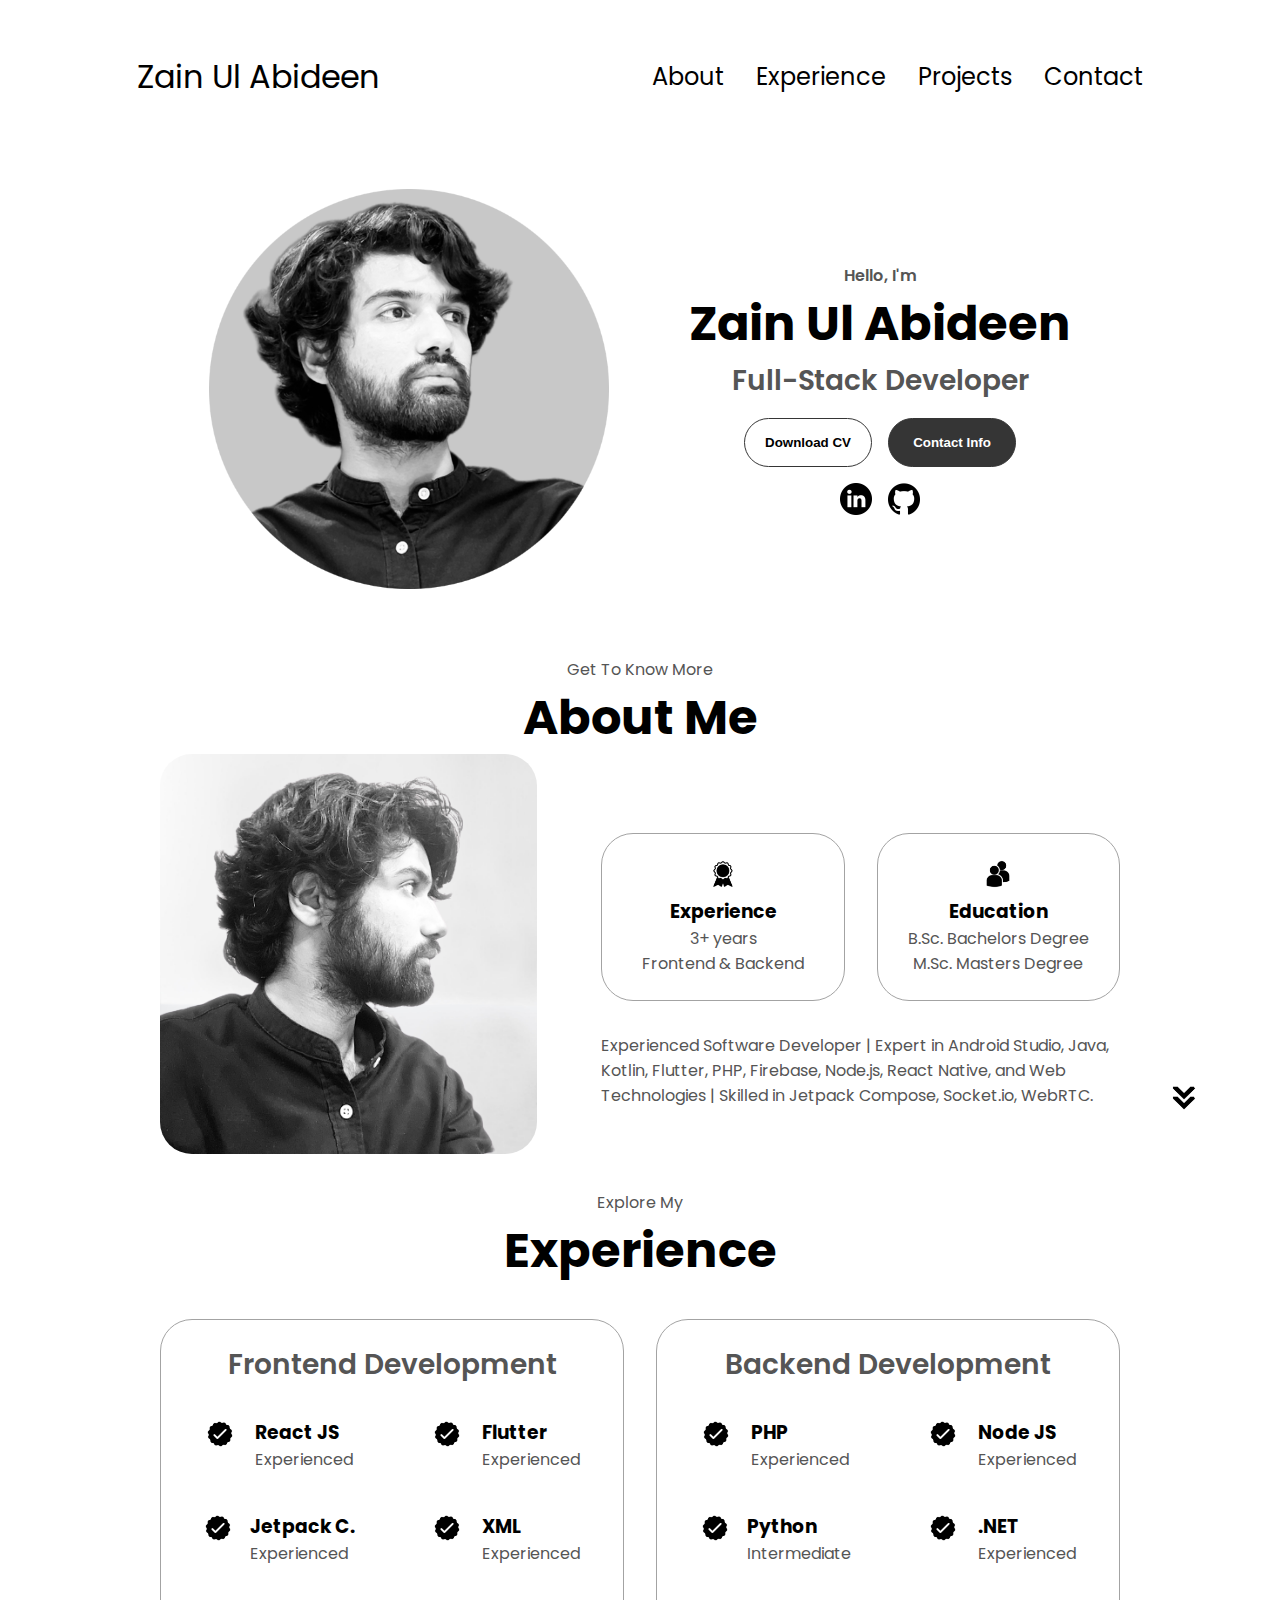
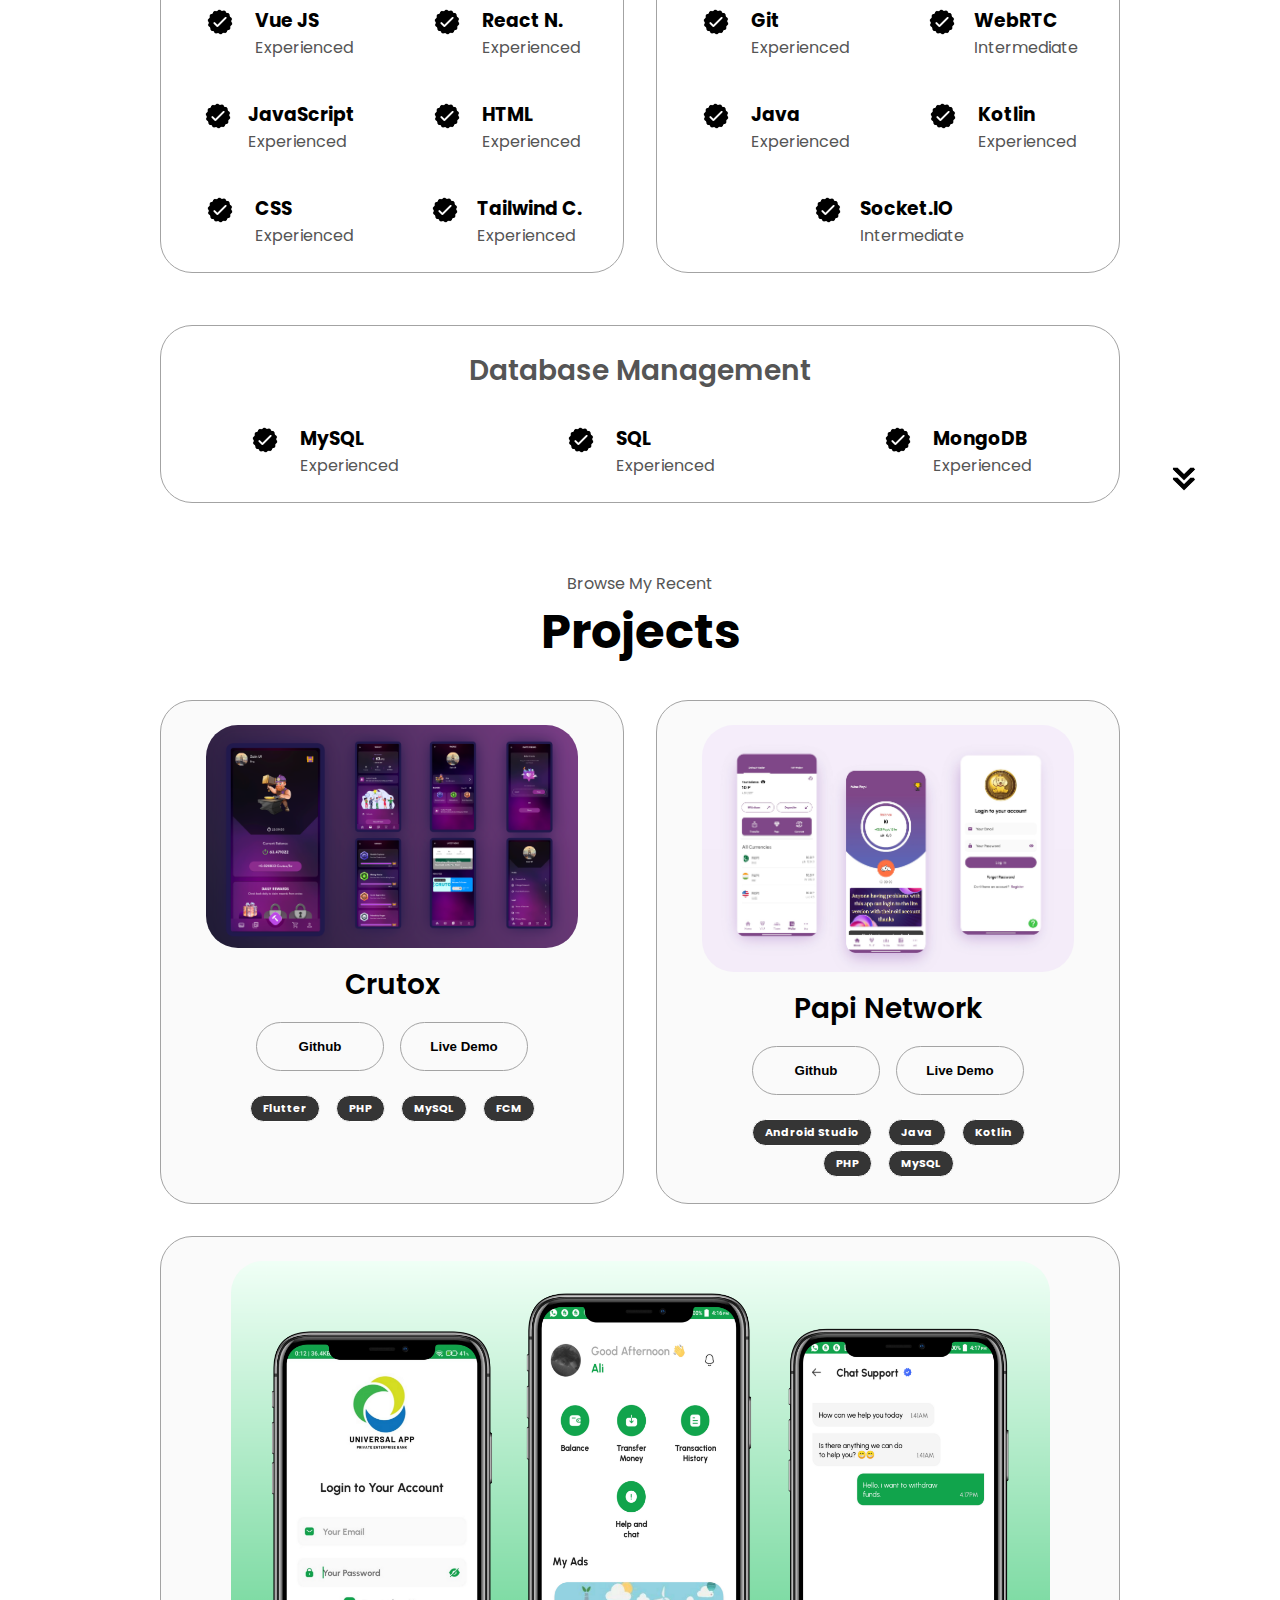
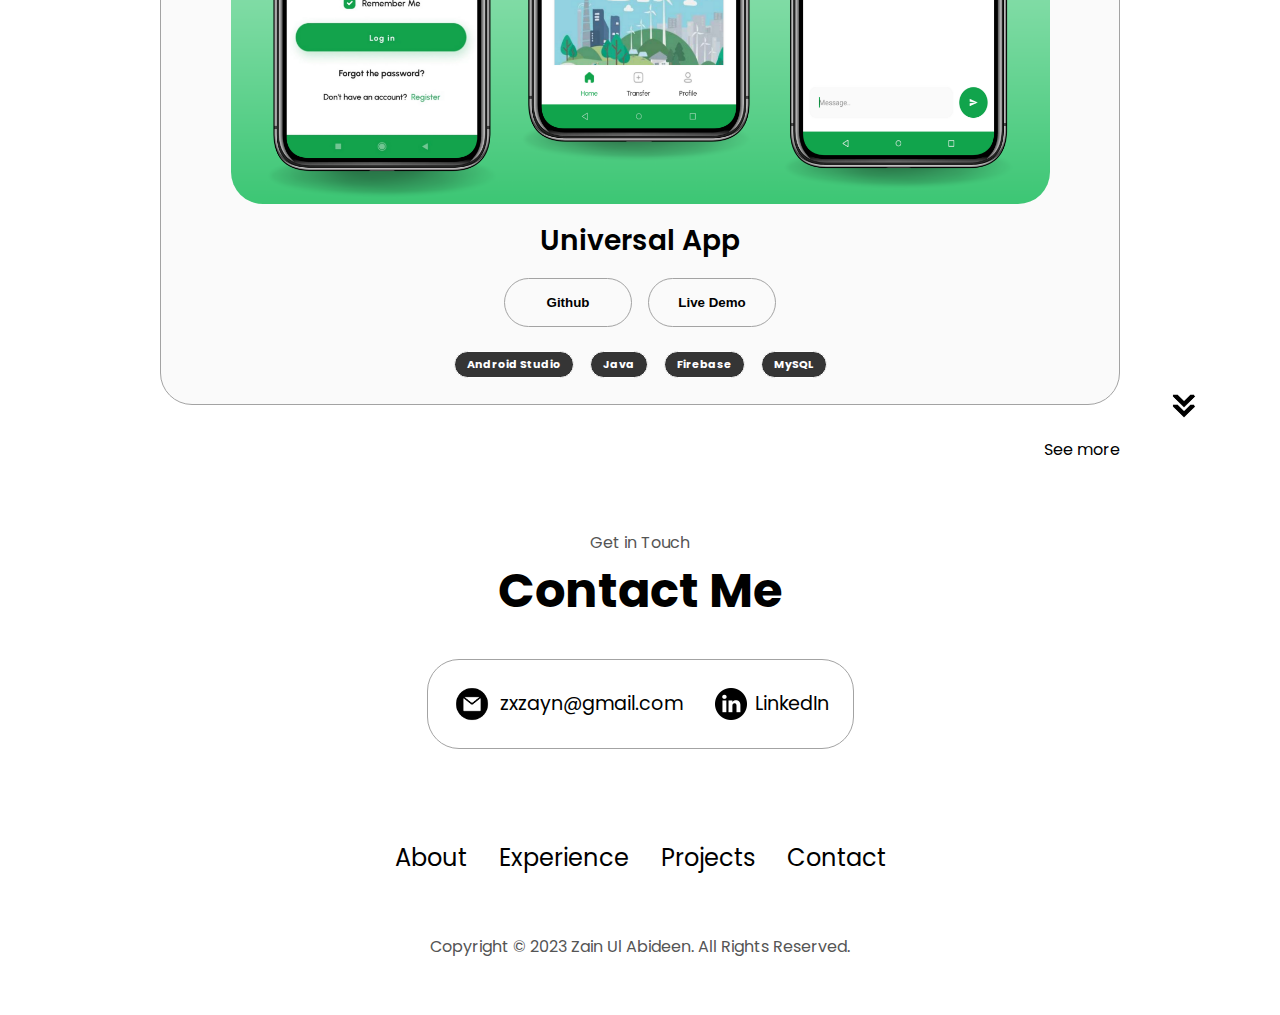
==== commit dcc48e72: "projects updated" ====
--- a/index.html
+++ b/index.html
@@ -292,9 +292,9 @@
 
         <div class="details-container color-container">
           <div class="article-container">
-            <img src="./assets/thumbnails/4478112.png" alt="Project 2" class="project-img" />
-          </div>
-          <h2 class="experience-sub-title project-title">E-Commerce App</h2>
+            <img src="./assets/thumbnails/4478116.png" alt="Project 2" class="project-img" />
+          </div>
+          <h2 class="experience-sub-title project-title">Crutox</h2>
           <div class="btn-container mb-7">
             <button class="btn btn-color-2 project-btn" onclick="location.href='https://github.com/'">
               Github
@@ -310,11 +310,15 @@
             </div>
             <div
               class="mx-2 my-2px font-bold flex items-center justify-center rounded-full border bg-dark-gray px-3 py-1 text-11px text-white">
-              Node JS
-            </div>
-            <div
-              class="mx-2 my-2px font-bold flex items-center justify-center rounded-full border bg-dark-gray px-3 py-1 text-11px text-white">
-              Mongo DB
+              PHP
+            </div>
+            <div
+              class="mx-2 my-2px font-bold flex items-center justify-center rounded-full border bg-dark-gray px-3 py-1 text-11px text-white">
+              MySQL
+            </div>
+            <div
+              class="mx-2 my-2px font-bold flex items-center justify-center rounded-full border bg-dark-gray px-3 py-1 text-11px text-white">
+              FCM
             </div>
           </div>
         </div>
